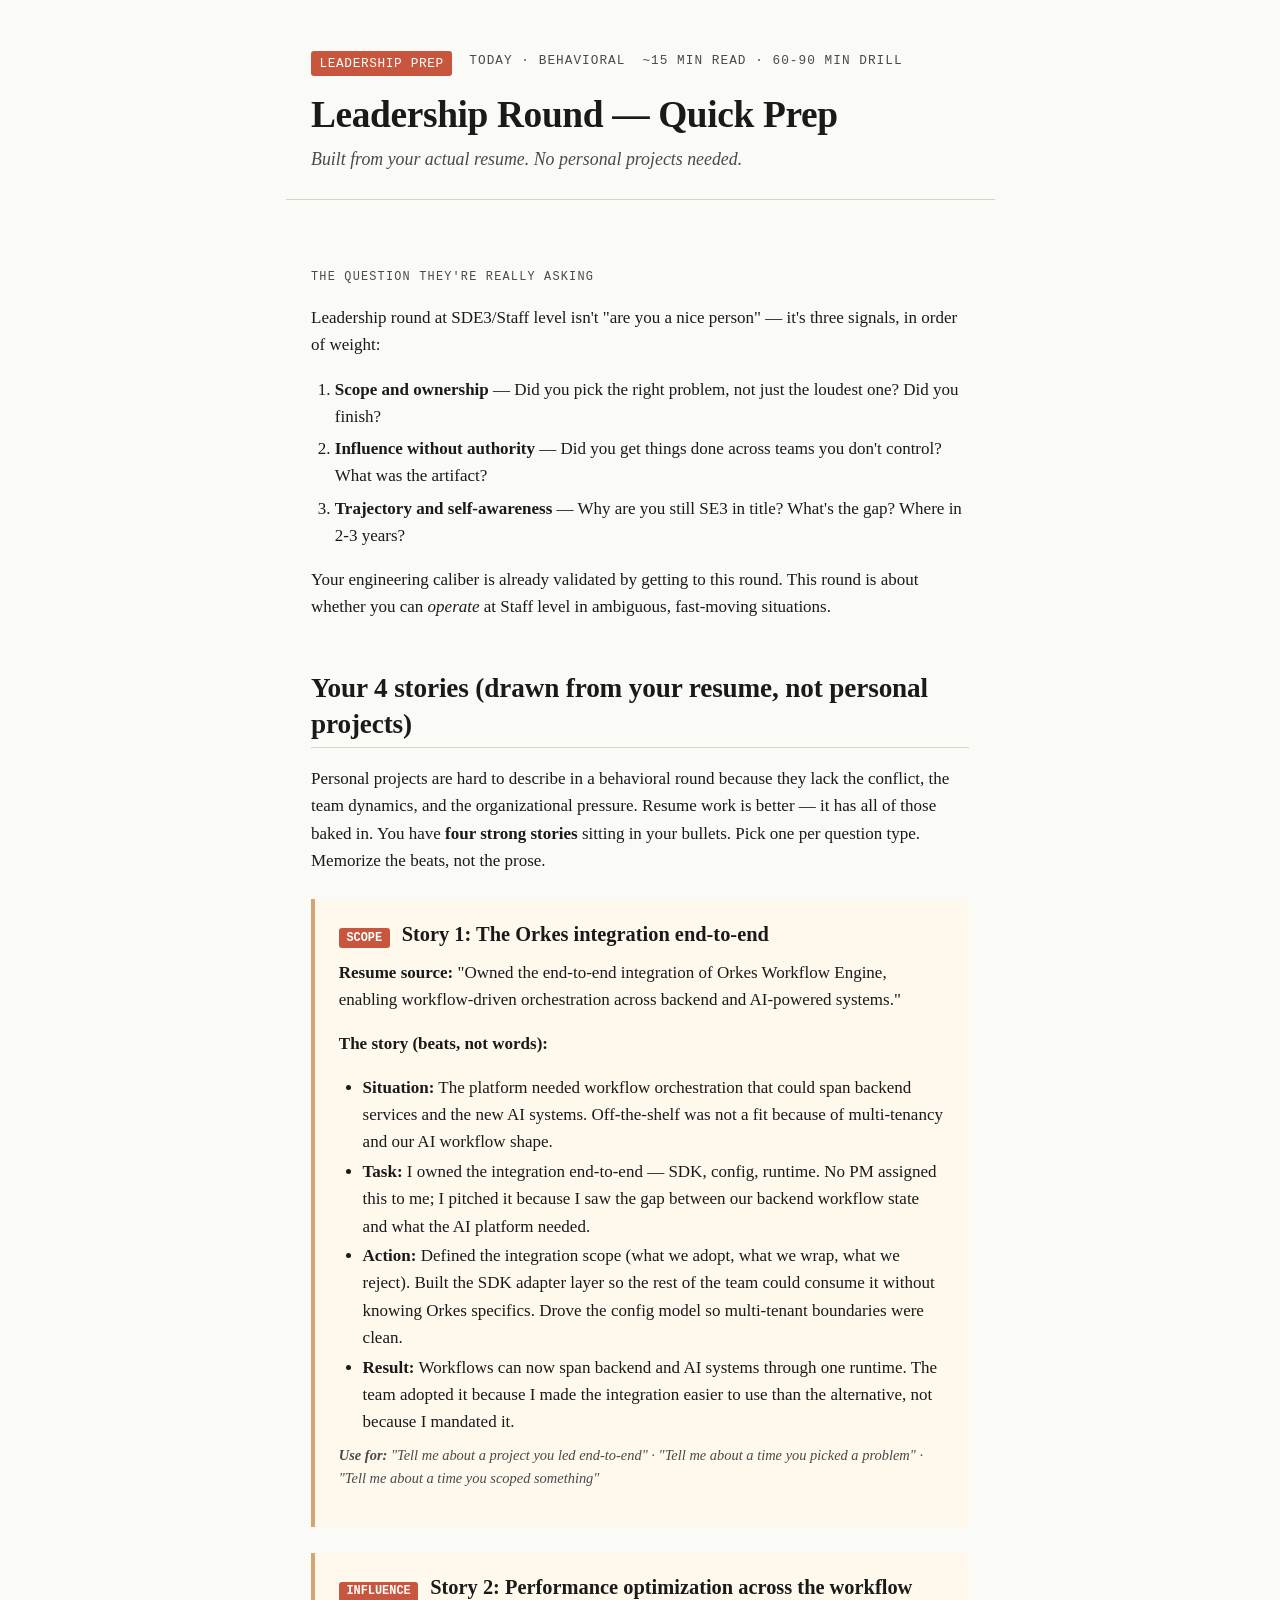
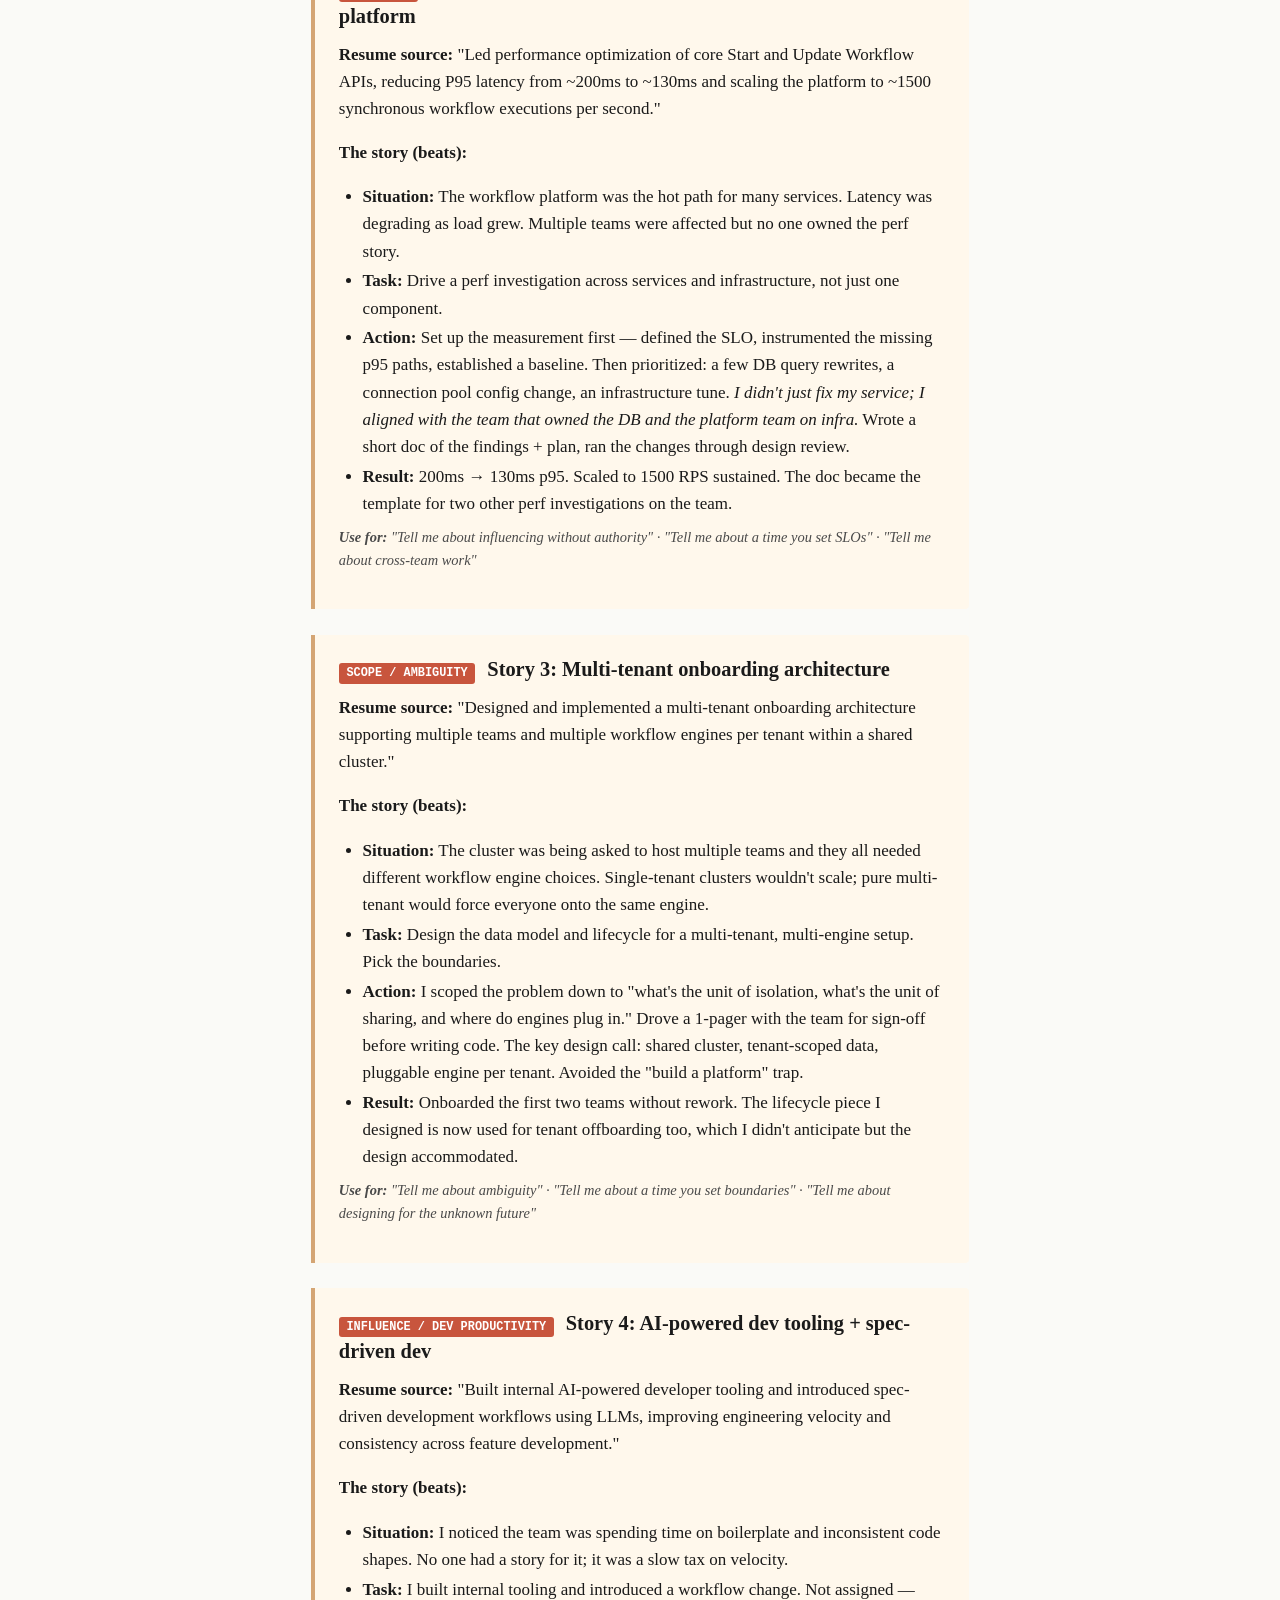
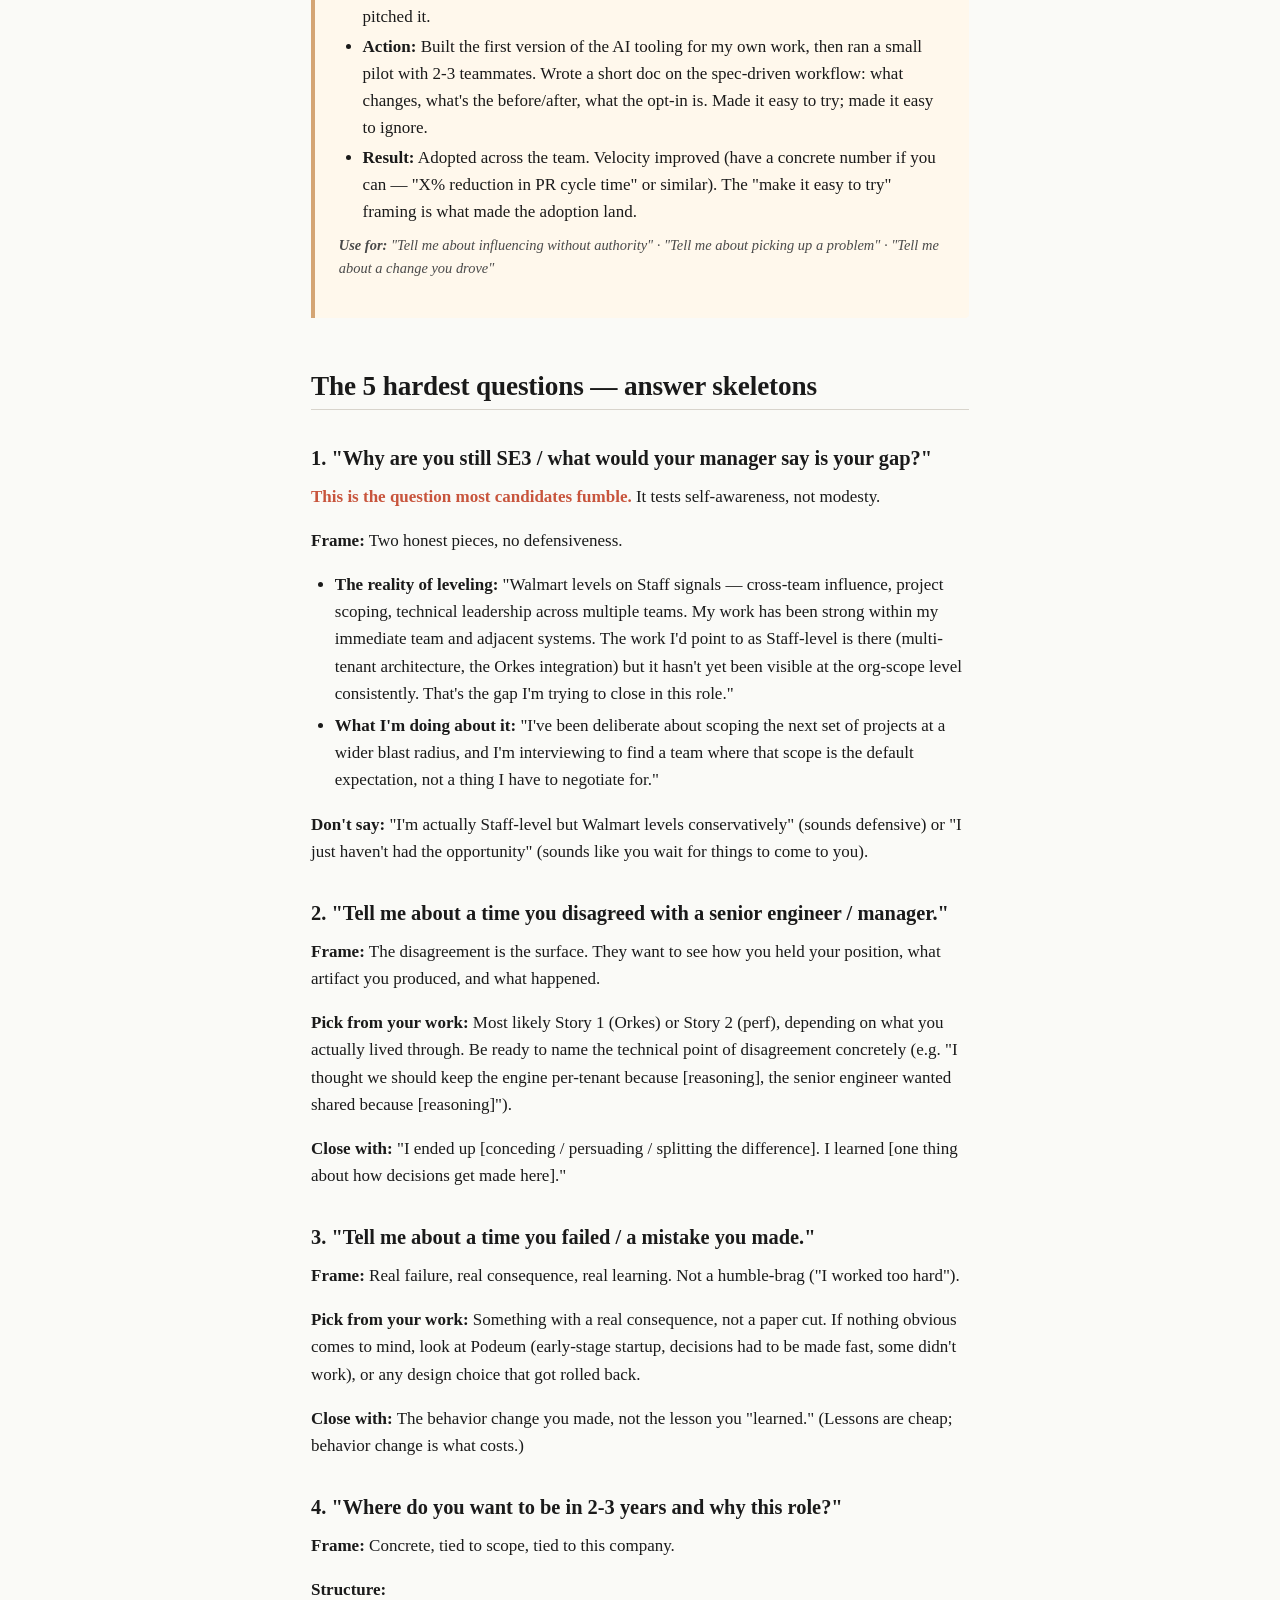
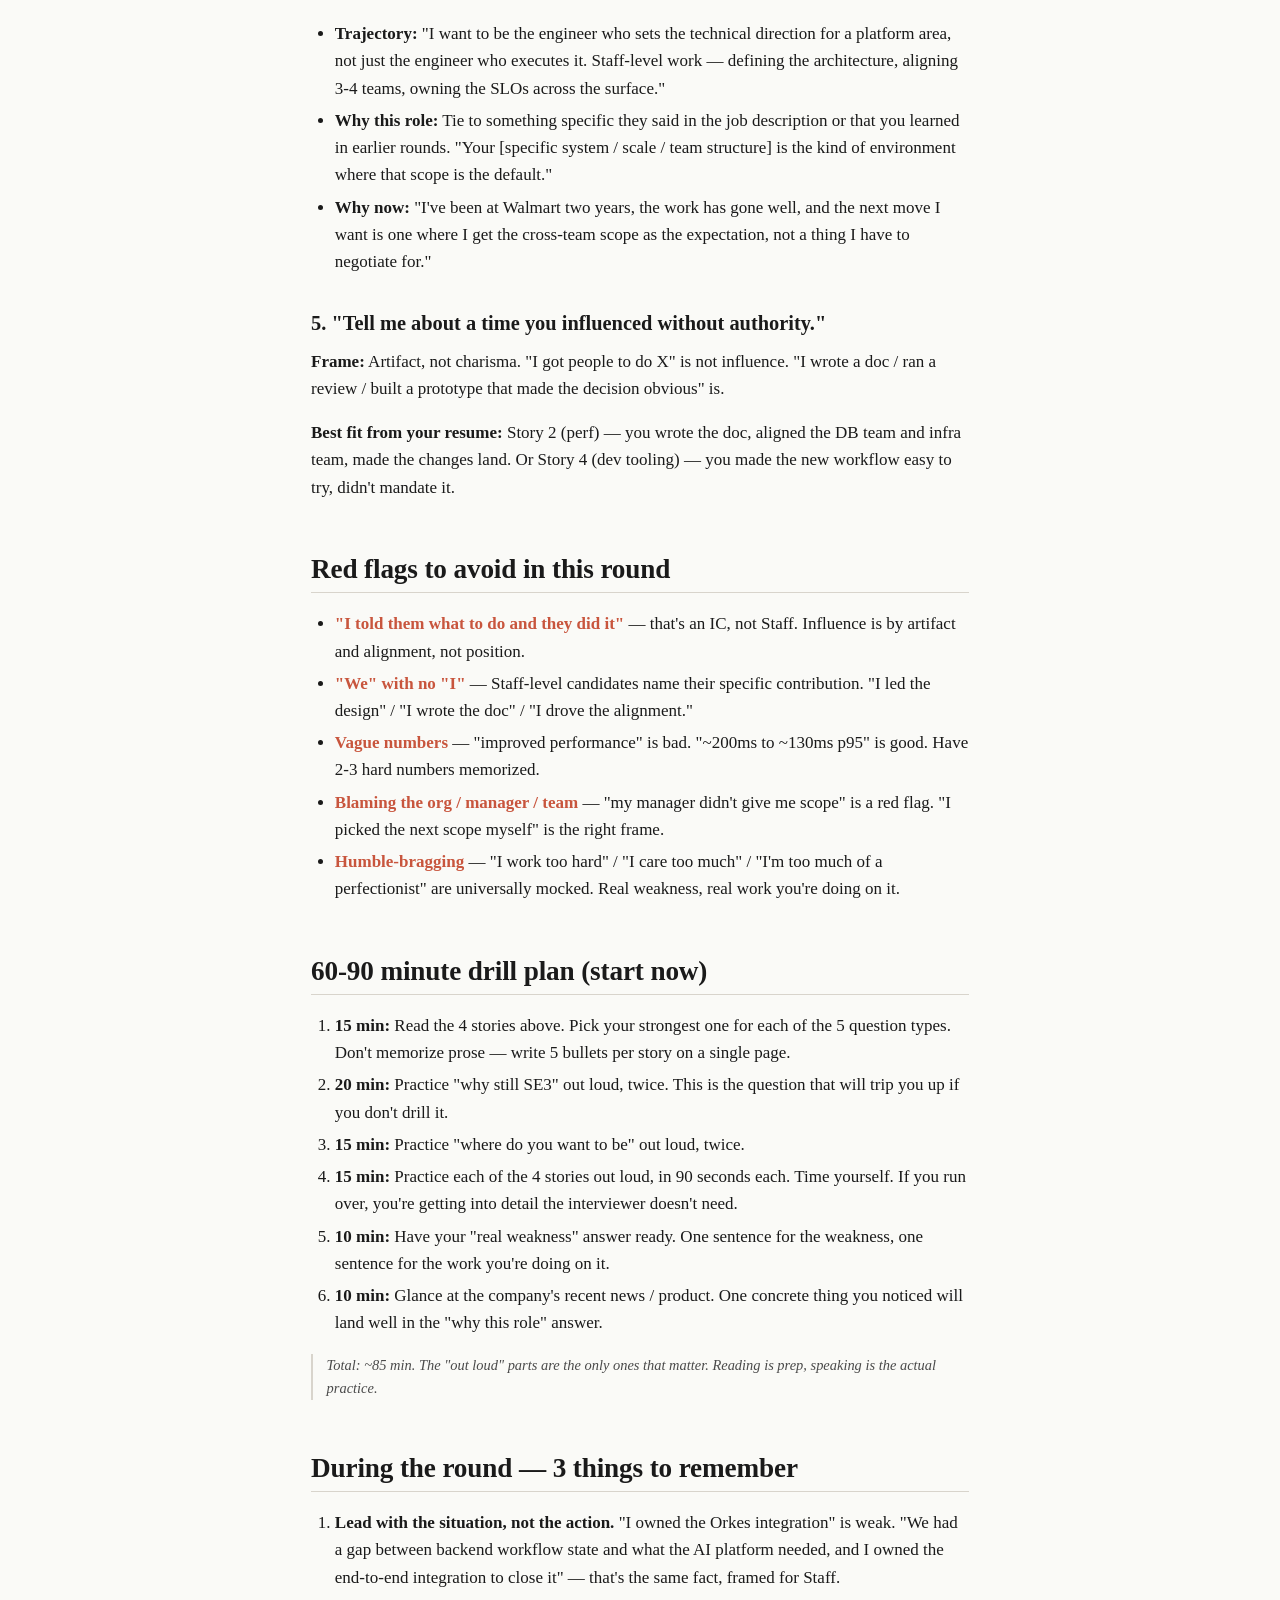
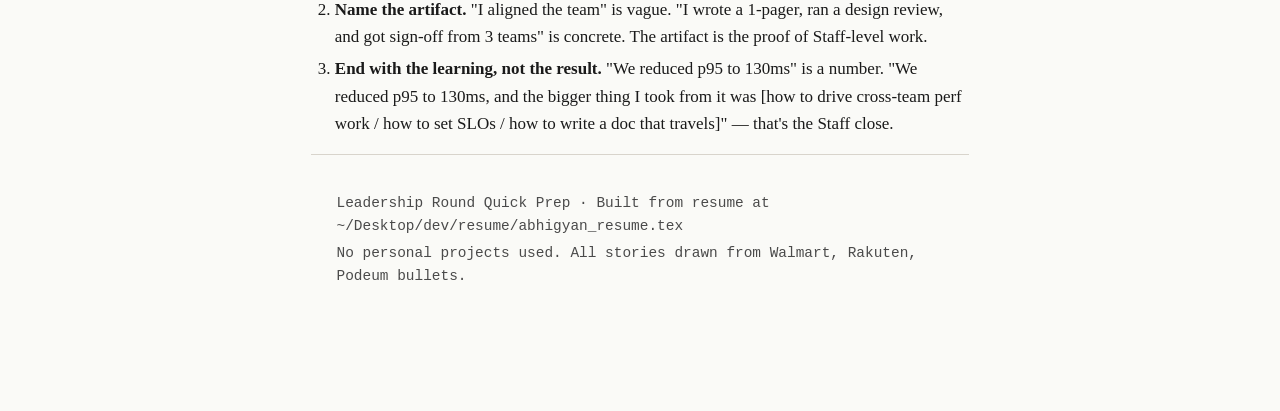
==== reference/leadership-round-prep.html @ aec410b3 "Add Leadership Round quick-prep doc, link from homepage" ====
<!doctype html>
<html lang="en">
<head>
<meta charset="utf-8" />
<meta name="viewport" content="width=device-width, initial-scale=1" />
<title>Leadership Round — Quick Prep</title>
<link rel="stylesheet" href="../../assets/course.css" />
<style>
  body { max-width: 760px; margin: 0 auto; padding: 0 1.5rem; }
  .stamp { font-family: var(--font-mono); font-size: 0.7rem; text-transform: uppercase; letter-spacing: 0.1em; color: var(--fg-muted); }
  .story { background: var(--callout-bg); border-left: 4px solid var(--callout-rule); padding: 1.2rem 1.4rem; margin: 1.5rem 0; border-radius: 0 4px 4px 0; }
  .story h3 { margin-top: 0; }
  .story .use { font-size: 0.85rem; color: var(--fg-muted); font-style: italic; margin-top: 0.5rem; }
  .tag { display: inline-block; font-family: var(--font-mono); font-size: 0.7rem; background: var(--accent); color: white; padding: 0.1rem 0.45rem; border-radius: 3px; margin-right: 0.4rem; }
  ul.tight { margin: 0.5rem 0; }
  ul.tight li { margin-bottom: 0.15rem; }
  .danger { color: var(--accent); font-weight: 600; }
</style>
</head>
<body>
<header class="lesson-header">
  <div class="meta">
    <span class="badge">Leadership Prep</span>
    <span class="topic">Today · Behavioral</span>
    <span class="time">~15 min read · 60-90 min drill</span>
  </div>
  <h1>Leadership Round — Quick Prep</h1>
  <p class="subtitle">Built from your actual resume. No personal projects needed.</p>
</header>

<main>
<section>
  <p class="stamp">The question they're really asking</p>
  <p>Leadership round at SDE3/Staff level isn't "are you a nice person" — it's three signals, in order of weight:</p>
  <ol>
    <li><strong>Scope and ownership</strong> — Did you pick the right problem, not just the loudest one? Did you finish?</li>
    <li><strong>Influence without authority</strong> — Did you get things done across teams you don't control? What was the artifact?</li>
    <li><strong>Trajectory and self-awareness</strong> — Why are you still SE3 in title? What's the gap? Where in 2-3 years?</li>
  </ol>
  <p>Your engineering caliber is already validated by getting to this round. This round is about whether you can <em>operate</em> at Staff level in ambiguous, fast-moving situations.</p>
</section>

<section>
  <h2>Your 4 stories (drawn from your resume, not personal projects)</h2>
  <p>Personal projects are hard to describe in a behavioral round because they lack the conflict, the team dynamics, and the organizational pressure. Resume work is better — it has all of those baked in. You have <strong>four strong stories</strong> sitting in your bullets. Pick one per question type. Memorize the beats, not the prose.</p>

  <div class="story">
    <h3><span class="tag">SCOPE</span> Story 1: The Orkes integration end-to-end</h3>
    <p><strong>Resume source:</strong> "Owned the end-to-end integration of Orkes Workflow Engine, enabling workflow-driven orchestration across backend and AI-powered systems."</p>
    <p><strong>The story (beats, not words):</strong></p>
    <ul class="tight">
      <li><strong>Situation:</strong> The platform needed workflow orchestration that could span backend services and the new AI systems. Off-the-shelf was not a fit because of multi-tenancy and our AI workflow shape.</li>
      <li><strong>Task:</strong> I owned the integration end-to-end — SDK, config, runtime. No PM assigned this to me; I pitched it because I saw the gap between our backend workflow state and what the AI platform needed.</li>
      <li><strong>Action:</strong> Defined the integration scope (what we adopt, what we wrap, what we reject). Built the SDK adapter layer so the rest of the team could consume it without knowing Orkes specifics. Drove the config model so multi-tenant boundaries were clean.</li>
      <li><strong>Result:</strong> Workflows can now span backend and AI systems through one runtime. The team adopted it because I made the integration easier to use than the alternative, not because I mandated it.</li>
    </ul>
    <p class="use"><strong>Use for:</strong> "Tell me about a project you led end-to-end" · "Tell me about a time you picked a problem" · "Tell me about a time you scoped something"</p>
  </div>

  <div class="story">
    <h3><span class="tag">INFLUENCE</span> Story 2: Performance optimization across the workflow platform</h3>
    <p><strong>Resume source:</strong> "Led performance optimization of core Start and Update Workflow APIs, reducing P95 latency from ~200ms to ~130ms and scaling the platform to ~1500 synchronous workflow executions per second."</p>
    <p><strong>The story (beats):</strong></p>
    <ul class="tight">
      <li><strong>Situation:</strong> The workflow platform was the hot path for many services. Latency was degrading as load grew. Multiple teams were affected but no one owned the perf story.</li>
      <li><strong>Task:</strong> Drive a perf investigation across services and infrastructure, not just one component.</li>
      <li><strong>Action:</strong> Set up the measurement first — defined the SLO, instrumented the missing p95 paths, established a baseline. Then prioritized: a few DB query rewrites, a connection pool config change, an infrastructure tune. <em>I didn't just fix my service; I aligned with the team that owned the DB and the platform team on infra.</em> Wrote a short doc of the findings + plan, ran the changes through design review.</li>
      <li><strong>Result:</strong> 200ms → 130ms p95. Scaled to 1500 RPS sustained. The doc became the template for two other perf investigations on the team.</li>
    </ul>
    <p class="use"><strong>Use for:</strong> "Tell me about influencing without authority" · "Tell me about a time you set SLOs" · "Tell me about cross-team work"</p>
  </div>

  <div class="story">
    <h3><span class="tag">SCOPE / AMBIGUITY</span> Story 3: Multi-tenant onboarding architecture</h3>
    <p><strong>Resume source:</strong> "Designed and implemented a multi-tenant onboarding architecture supporting multiple teams and multiple workflow engines per tenant within a shared cluster."</p>
    <p><strong>The story (beats):</strong></p>
    <ul class="tight">
      <li><strong>Situation:</strong> The cluster was being asked to host multiple teams and they all needed different workflow engine choices. Single-tenant clusters wouldn't scale; pure multi-tenant would force everyone onto the same engine.</li>
      <li><strong>Task:</strong> Design the data model and lifecycle for a multi-tenant, multi-engine setup. Pick the boundaries.</li>
      <li><strong>Action:</strong> I scoped the problem down to "what's the unit of isolation, what's the unit of sharing, and where do engines plug in." Drove a 1-pager with the team for sign-off before writing code. The key design call: shared cluster, tenant-scoped data, pluggable engine per tenant. Avoided the "build a platform" trap.</li>
      <li><strong>Result:</strong> Onboarded the first two teams without rework. The lifecycle piece I designed is now used for tenant offboarding too, which I didn't anticipate but the design accommodated.</li>
    </ul>
    <p class="use"><strong>Use for:</strong> "Tell me about ambiguity" · "Tell me about a time you set boundaries" · "Tell me about designing for the unknown future"</p>
  </div>

  <div class="story">
    <h3><span class="tag">INFLUENCE / DEV PRODUCTIVITY</span> Story 4: AI-powered dev tooling + spec-driven dev</h3>
    <p><strong>Resume source:</strong> "Built internal AI-powered developer tooling and introduced spec-driven development workflows using LLMs, improving engineering velocity and consistency across feature development."</p>
    <p><strong>The story (beats):</strong></p>
    <ul class="tight">
      <li><strong>Situation:</strong> I noticed the team was spending time on boilerplate and inconsistent code shapes. No one had a story for it; it was a slow tax on velocity.</li>
      <li><strong>Task:</strong> I built internal tooling and introduced a workflow change. Not assigned — pitched it.</li>
      <li><strong>Action:</strong> Built the first version of the AI tooling for my own work, then ran a small pilot with 2-3 teammates. Wrote a short doc on the spec-driven workflow: what changes, what's the before/after, what the opt-in is. Made it easy to try; made it easy to ignore.</li>
      <li><strong>Result:</strong> Adopted across the team. Velocity improved (have a concrete number if you can — "X% reduction in PR cycle time" or similar). The "make it easy to try" framing is what made the adoption land.</li>
    </ul>
    <p class="use"><strong>Use for:</strong> "Tell me about influencing without authority" · "Tell me about picking up a problem" · "Tell me about a change you drove"</p>
  </div>
</section>

<section>
  <h2>The 5 hardest questions — answer skeletons</h2>

  <h3>1. "Why are you still SE3 / what would your manager say is your gap?"</h3>
  <p><span class="danger">This is the question most candidates fumble.</span> It tests self-awareness, not modesty.</p>
  <p><strong>Frame:</strong> Two honest pieces, no defensiveness.</p>
  <ul>
    <li><strong>The reality of leveling:</strong> "Walmart levels on Staff signals — cross-team influence, project scoping, technical leadership across multiple teams. My work has been strong within my immediate team and adjacent systems. The work I'd point to as Staff-level is there (multi-tenant architecture, the Orkes integration) but it hasn't yet been visible at the org-scope level consistently. That's the gap I'm trying to close in this role."</li>
    <li><strong>What I'm doing about it:</strong> "I've been deliberate about scoping the next set of projects at a wider blast radius, and I'm interviewing to find a team where that scope is the default expectation, not a thing I have to negotiate for."</li>
  </ul>
  <p><strong>Don't say:</strong> "I'm actually Staff-level but Walmart levels conservatively" (sounds defensive) or "I just haven't had the opportunity" (sounds like you wait for things to come to you).</p>

  <h3>2. "Tell me about a time you disagreed with a senior engineer / manager."</h3>
  <p><strong>Frame:</strong> The disagreement is the surface. They want to see how you held your position, what artifact you produced, and what happened.</p>
  <p><strong>Pick from your work:</strong> Most likely Story 1 (Orkes) or Story 2 (perf), depending on what you actually lived through. Be ready to name the technical point of disagreement concretely (e.g. "I thought we should keep the engine per-tenant because [reasoning], the senior engineer wanted shared because [reasoning]").</p>
  <p><strong>Close with:</strong> "I ended up [conceding / persuading / splitting the difference]. I learned [one thing about how decisions get made here]."</p>

  <h3>3. "Tell me about a time you failed / a mistake you made."</h3>
  <p><strong>Frame:</strong> Real failure, real consequence, real learning. Not a humble-brag ("I worked too hard").</p>
  <p><strong>Pick from your work:</strong> Something with a real consequence, not a paper cut. If nothing obvious comes to mind, look at Podeum (early-stage startup, decisions had to be made fast, some didn't work), or any design choice that got rolled back.</p>
  <p><strong>Close with:</strong> The behavior change you made, not the lesson you "learned." (Lessons are cheap; behavior change is what costs.)</p>

  <h3>4. "Where do you want to be in 2-3 years and why this role?"</h3>
  <p><strong>Frame:</strong> Concrete, tied to scope, tied to this company.</p>
  <p><strong>Structure:</strong></p>
  <ul>
    <li><strong>Trajectory:</strong> "I want to be the engineer who sets the technical direction for a platform area, not just the engineer who executes it. Staff-level work — defining the architecture, aligning 3-4 teams, owning the SLOs across the surface."</li>
    <li><strong>Why this role:</strong> Tie to something specific they said in the job description or that you learned in earlier rounds. "Your [specific system / scale / team structure] is the kind of environment where that scope is the default."</li>
    <li><strong>Why now:</strong> "I've been at Walmart two years, the work has gone well, and the next move I want is one where I get the cross-team scope as the expectation, not a thing I have to negotiate for."</li>
  </ul>

  <h3>5. "Tell me about a time you influenced without authority."</h3>
  <p><strong>Frame:</strong> Artifact, not charisma. "I got people to do X" is not influence. "I wrote a doc / ran a review / built a prototype that made the decision obvious" is.</p>
  <p><strong>Best fit from your resume:</strong> Story 2 (perf) — you wrote the doc, aligned the DB team and infra team, made the changes land. Or Story 4 (dev tooling) — you made the new workflow easy to try, didn't mandate it.</p>
</section>

<section>
  <h2>Red flags to avoid in this round</h2>
  <ul>
    <li><span class="danger">"I told them what to do and they did it"</span> — that's an IC, not Staff. Influence is by artifact and alignment, not position.</li>
    <li><span class="danger">"We" with no "I"</span> — Staff-level candidates name their specific contribution. "I led the design" / "I wrote the doc" / "I drove the alignment."</li>
    <li><span class="danger">Vague numbers</span> — "improved performance" is bad. "~200ms to ~130ms p95" is good. Have 2-3 hard numbers memorized.</li>
    <li><span class="danger">Blaming the org / manager / team</span> — "my manager didn't give me scope" is a red flag. "I picked the next scope myself" is the right frame.</li>
    <li><span class="danger">Humble-bragging</span> — "I work too hard" / "I care too much" / "I'm too much of a perfectionist" are universally mocked. Real weakness, real work you're doing on it.</li>
  </ul>
</section>

<section>
  <h2>60-90 minute drill plan (start now)</h2>
  <ol>
    <li><strong>15 min:</strong> Read the 4 stories above. Pick your strongest one for each of the 5 question types. Don't memorize prose — write 5 bullets per story on a single page.</li>
    <li><strong>20 min:</strong> Practice "why still SE3" out loud, twice. This is the question that will trip you up if you don't drill it.</li>
    <li><strong>15 min:</strong> Practice "where do you want to be" out loud, twice.</li>
    <li><strong>15 min:</strong> Practice each of the 4 stories out loud, in 90 seconds each. Time yourself. If you run over, you're getting into detail the interviewer doesn't need.</li>
    <li><strong>10 min:</strong> Have your "real weakness" answer ready. One sentence for the weakness, one sentence for the work you're doing on it.</li>
    <li><strong>10 min:</strong> Glance at the company's recent news / product. One concrete thing you noticed will land well in the "why this role" answer.</li>
  </ol>
  <p class="anchor-tip">Total: ~85 min. The "out loud" parts are the only ones that matter. Reading is prep, speaking is the actual practice.</p>
</section>

<section>
  <h2>During the round — 3 things to remember</h2>
  <ol>
    <li><strong>Lead with the situation, not the action.</strong> "I owned the Orkes integration" is weak. "We had a gap between backend workflow state and what the AI platform needed, and I owned the end-to-end integration to close it" — that's the same fact, framed for Staff.</li>
    <li><strong>Name the artifact.</strong> "I aligned the team" is vague. "I wrote a 1-pager, ran a design review, and got sign-off from 3 teams" is concrete. The artifact is the proof of Staff-level work.</li>
    <li><strong>End with the learning, not the result.</strong> "We reduced p95 to 130ms" is a number. "We reduced p95 to 130ms, and the bigger thing I took from it was [how to drive cross-team perf work / how to set SLOs / how to write a doc that travels]" — that's the Staff close.</li>
  </ol>
</section>

<footer class="lesson-footer">
  <p>Leadership Round Quick Prep · Built from resume at ~/Desktop/dev/resume/abhigyan_resume.tex</p>
  <p>No personal projects used. All stories drawn from Walmart, Rakuten, Podeum bullets.</p>
</footer>
</main>
</body>
</html>
---- assets/course.css ----
/* Shared course stylesheet — every lesson links this. */

:root {
  --bg: #fafaf7;
  --fg: #1a1a1a;
  --fg-muted: #4a4a4a;
  --accent: #c8553d;
  --accent-soft: #f3d4cc;
  --rule: #d8d4cc;
  --code-bg: #1f1d1a;
  --code-fg: #e8e3d8;
  --callout-bg: #fff8ec;
  --callout-rule: #d4a574;
  --max-w: 760px;
  --font-body: Georgia, "Iowan Old Style", "Charter", "Source Serif Pro", serif;
  --font-mono: "SF Mono", Menlo, Consolas, "Liberation Mono", monospace;
}

@media (prefers-color-scheme: dark) {
  :root {
    --bg: #1a1a1a;
    --fg: #ececec;
    --fg-muted: #a0a0a0;
    --accent: #e8a08a;
    --accent-soft: #4a2620;
    --rule: #3a3a3a;
    --callout-bg: #2a2418;
    --callout-rule: #8a6a4a;
  }
}

* { box-sizing: border-box; }

html { font-size: 17px; }

body {
  margin: 0;
  background: var(--bg);
  color: var(--fg);
  font-family: var(--font-body);
  line-height: 1.6;
  font-feature-settings: "kern", "liga", "onum";
}

main, header.lesson-header, nav.toc, footer.lesson-footer {
  max-width: var(--max-w);
  margin: 0 auto;
  padding: 0 1.5rem;
}

header.lesson-header {
  padding-top: 3rem;
  padding-bottom: 1.5rem;
  border-bottom: 1px solid var(--rule);
}

header.lesson-header .meta {
  display: flex;
  gap: 1rem;
  font-family: var(--font-mono);
  font-size: 0.75rem;
  color: var(--fg-muted);
  text-transform: uppercase;
  letter-spacing: 0.08em;
  margin-bottom: 1rem;
  flex-wrap: wrap;
}

header.lesson-header .badge {
  background: var(--accent);
  color: white;
  padding: 0.15rem 0.5rem;
  border-radius: 3px;
  letter-spacing: 0.05em;
}

header.lesson-header h1 {
  font-size: 2.2rem;
  line-height: 1.2;
  margin: 0 0 0.4rem;
  font-weight: 700;
  letter-spacing: -0.01em;
}

header.lesson-header .subtitle {
  font-size: 1.05rem;
  color: var(--fg-muted);
  font-style: italic;
  margin: 0;
}

nav.toc {
  padding-top: 1.5rem;
  padding-bottom: 1.5rem;
  font-size: 0.9rem;
}

nav.toc strong {
  display: block;
  font-family: var(--font-mono);
  font-size: 0.7rem;
  text-transform: uppercase;
  letter-spacing: 0.1em;
  color: var(--fg-muted);
  margin-bottom: 0.5rem;
}

nav.toc ol {
  list-style: none;
  padding: 0;
  margin: 0;
  counter-reset: section;
}

nav.toc li {
  counter-increment: section;
  padding: 0.2rem 0;
}

nav.toc li::before {
  content: counter(section, decimal-leading-zero) ".";
  font-family: var(--font-mono);
  color: var(--fg-muted);
  margin-right: 0.5rem;
  font-size: 0.85em;
}

nav.toc a {
  color: var(--fg);
  text-decoration: none;
  border-bottom: 1px dotted var(--rule);
}

nav.toc a:hover {
  color: var(--accent);
  border-bottom-color: var(--accent);
}

main {
  padding-top: 1rem;
  padding-bottom: 4rem;
}

main section {
  margin-top: 3rem;
  scroll-margin-top: 1rem;
}

main h2 {
  font-size: 1.6rem;
  line-height: 1.3;
  margin: 0 0 1rem;
  font-weight: 700;
  letter-spacing: -0.005em;
  border-bottom: 1px solid var(--rule);
  padding-bottom: 0.3rem;
}

main h3 {
  font-size: 1.2rem;
  line-height: 1.4;
  margin: 2rem 0 0.6rem;
  font-weight: 600;
  color: var(--fg);
}

main h4 {
  font-size: 1.05rem;
  margin: 1.4rem 0 0.4rem;
  font-weight: 600;
  color: var(--accent);
}

main p { margin: 0 0 1rem; }

main ul, main ol {
  padding-left: 1.4rem;
  margin: 0 0 1rem;
}

main li { margin-bottom: 0.3rem; }

main code {
  font-family: var(--font-mono);
  font-size: 0.88em;
  background: var(--accent-soft);
  padding: 0.1em 0.3em;
  border-radius: 3px;
  color: var(--fg);
}

pre.diagram {
  font-family: var(--font-mono);
  background: var(--code-bg);
  color: var(--code-fg);
  padding: 1.2rem 1.4rem;
  border-radius: 6px;
  overflow-x: auto;
  font-size: 0.85rem;
  line-height: 1.5;
  margin: 1rem 0 1.5rem;
}

table {
  width: 100%;
  border-collapse: collapse;
  margin: 1rem 0 1.5rem;
  font-size: 0.92rem;
}

th, td {
  text-align: left;
  padding: 0.55rem 0.7rem;
  border-bottom: 1px solid var(--rule);
  vertical-align: top;
}

th {
  font-weight: 600;
  font-family: var(--font-mono);
  font-size: 0.78rem;
  text-transform: uppercase;
  letter-spacing: 0.05em;
  color: var(--fg-muted);
  border-bottom: 2px solid var(--rule);
}

tbody tr:hover { background: var(--accent-soft); }

.callout {
  background: var(--callout-bg);
  border-left: 4px solid var(--callout-rule);
  padding: 1rem 1.2rem;
  margin: 1.5rem 0;
  border-radius: 0 4px 4px 0;
}

.callout strong { display: block; margin-bottom: 0.3rem; }

.callout p:last-child, .callout ul:last-child { margin-bottom: 0; }

.anchor-tip {
  font-size: 0.85rem;
  color: var(--fg-muted);
  font-style: italic;
  margin: 0.5rem 0 1.2rem;
  padding-left: 0.8rem;
  border-left: 2px solid var(--rule);
}

blockquote {
  border-left: 3px solid var(--accent);
  margin: 1rem 0;
  padding: 0.4rem 1rem;
  color: var(--fg);
  font-style: italic;
}

footer.lesson-footer {
  padding-top: 2rem;
  padding-bottom: 3rem;
  border-top: 1px solid var(--rule);
  font-size: 0.85rem;
  color: var(--fg-muted);
  font-family: var(--font-mono);
}

footer.lesson-footer p { margin: 0.2rem 0; }

@media (max-width: 600px) {
  html { font-size: 16px; }
  header.lesson-header h1 { font-size: 1.7rem; }
  main h2 { font-size: 1.35rem; }
  pre.diagram { font-size: 0.75rem; }
  table { font-size: 0.85rem; }
  th, td { padding: 0.4rem 0.5rem; }
}
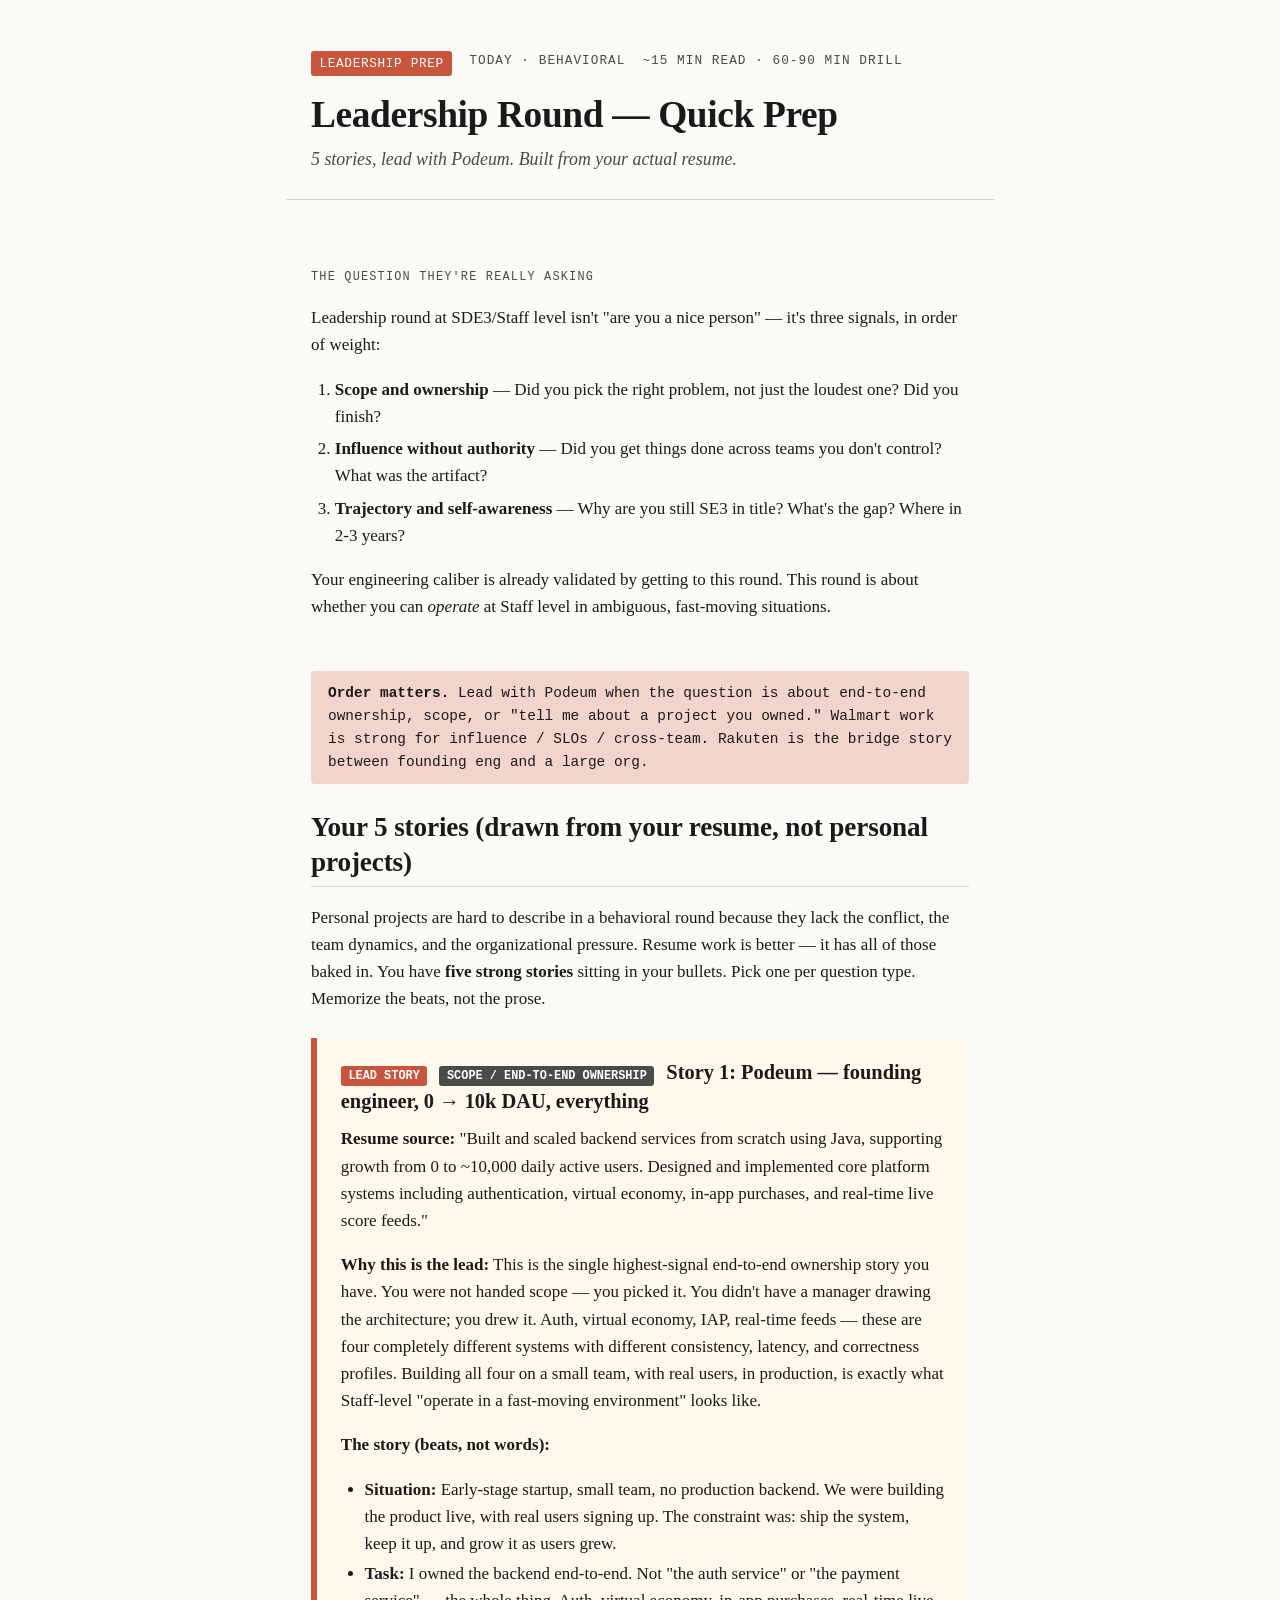
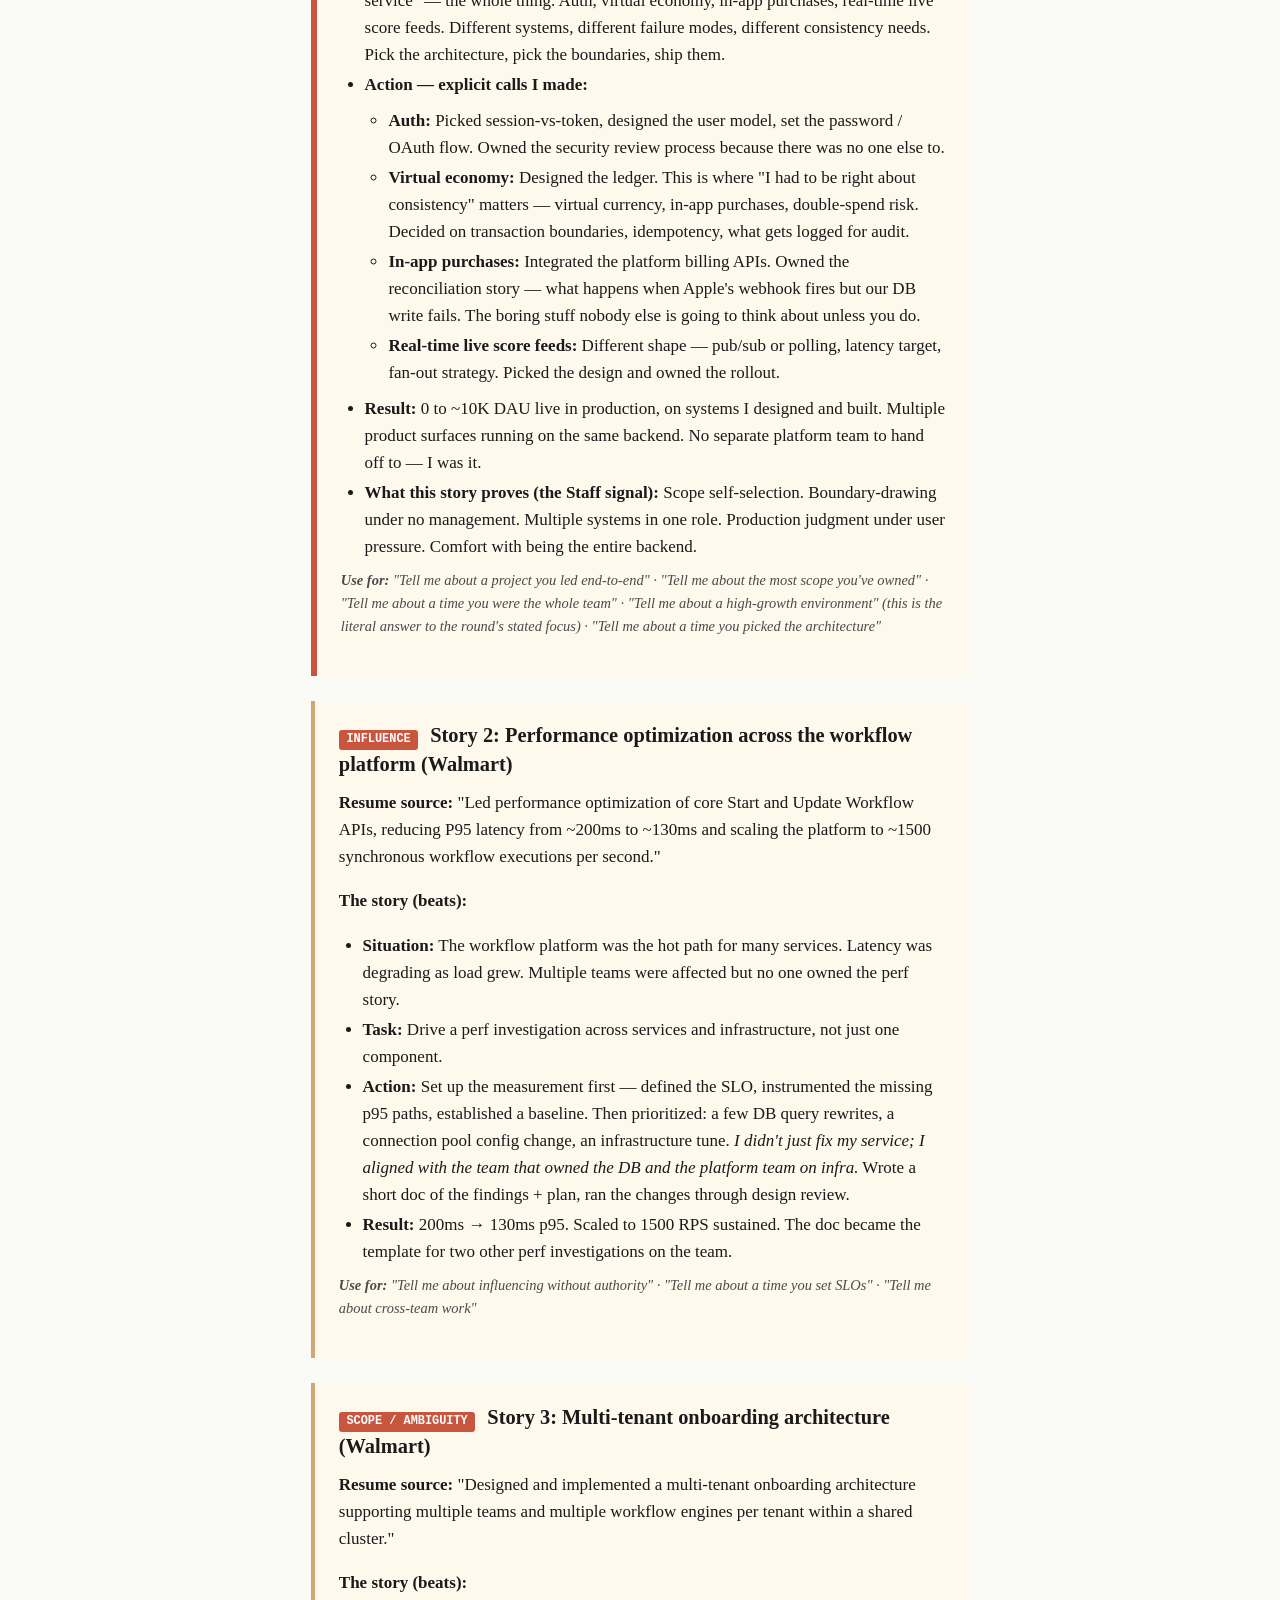
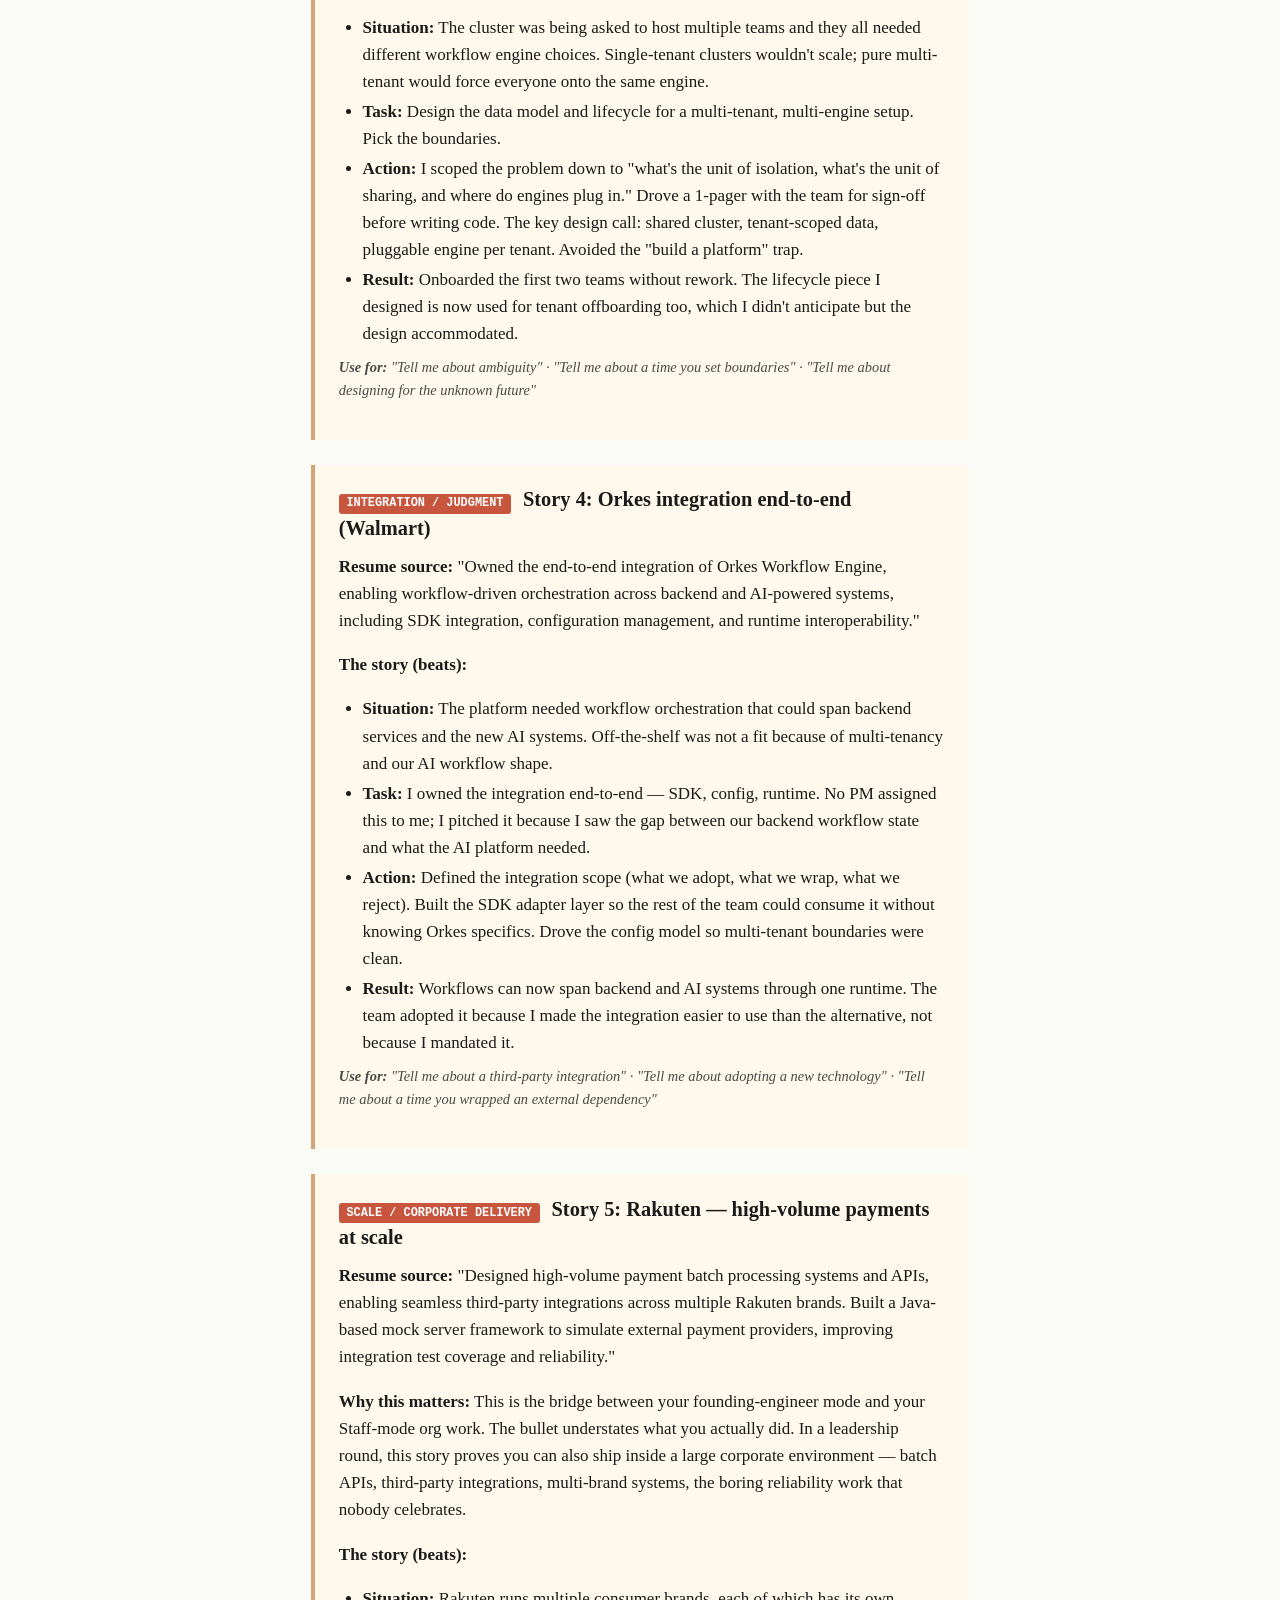
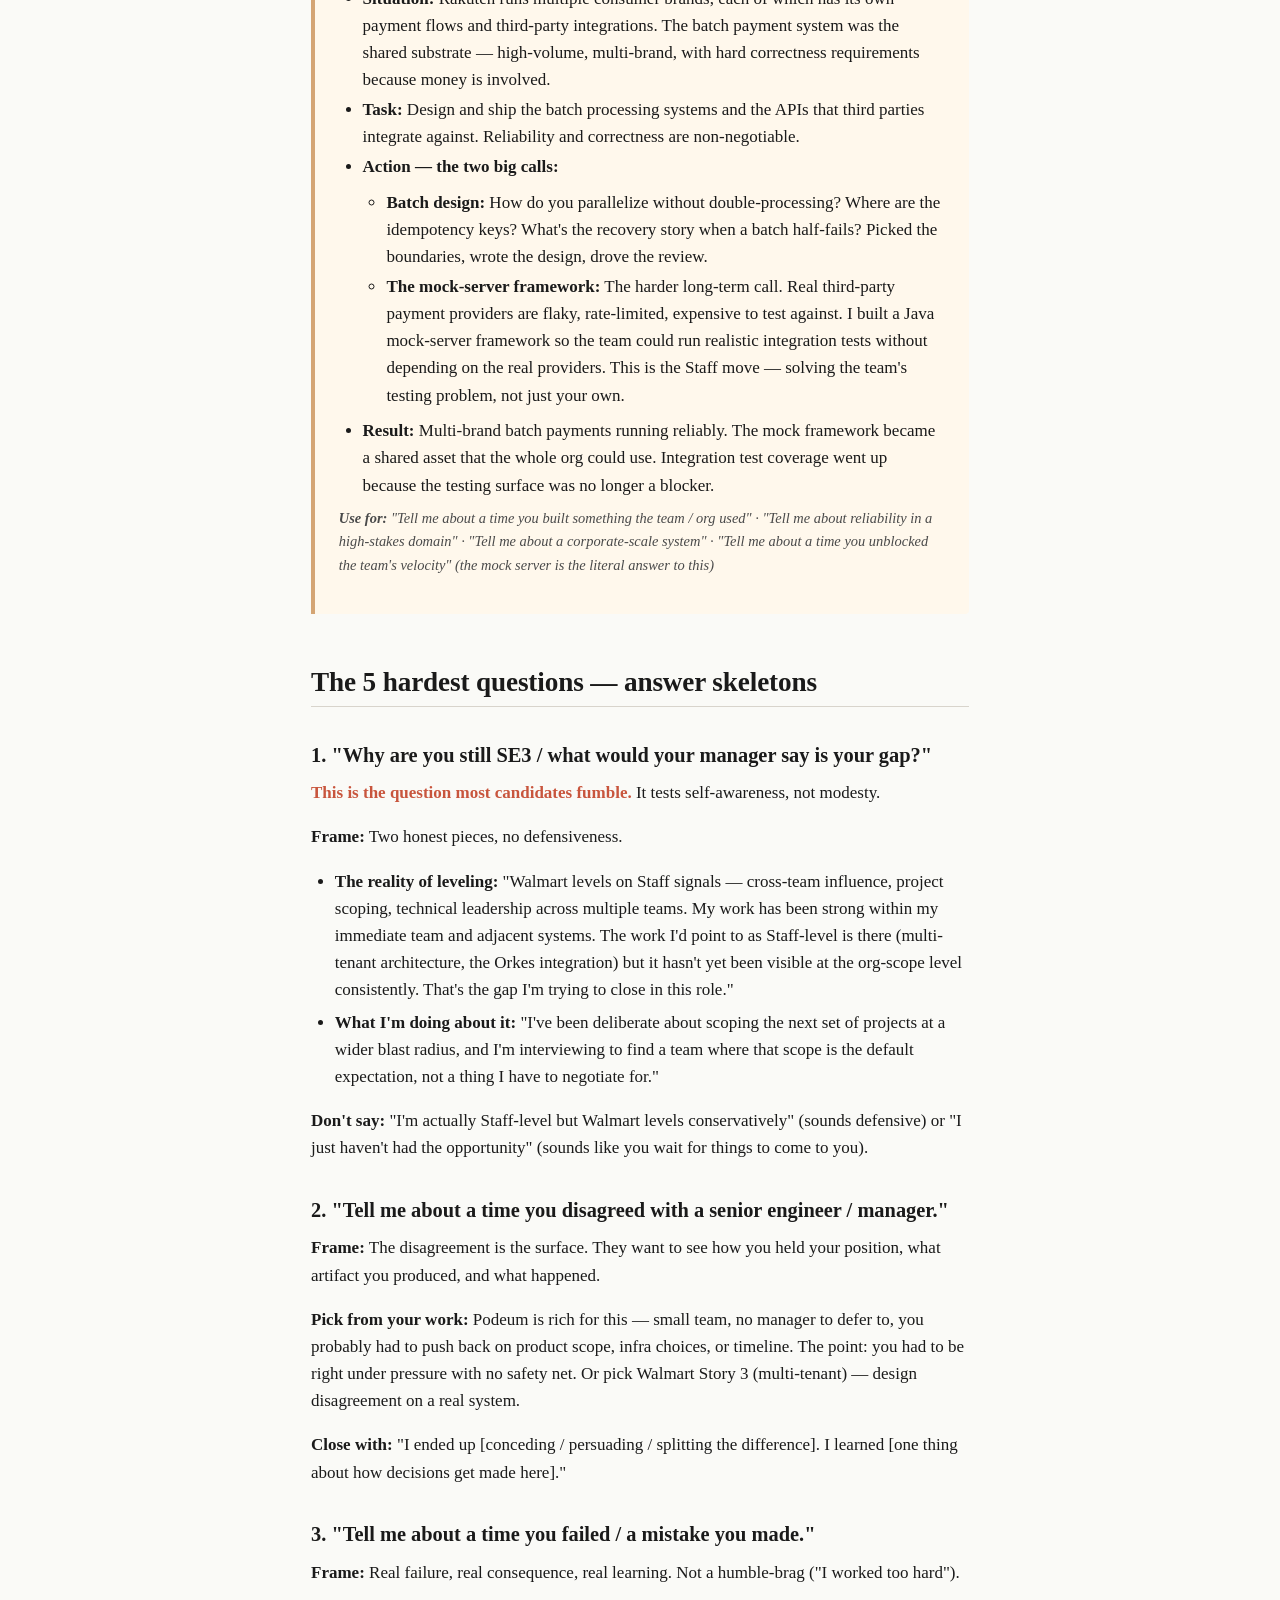
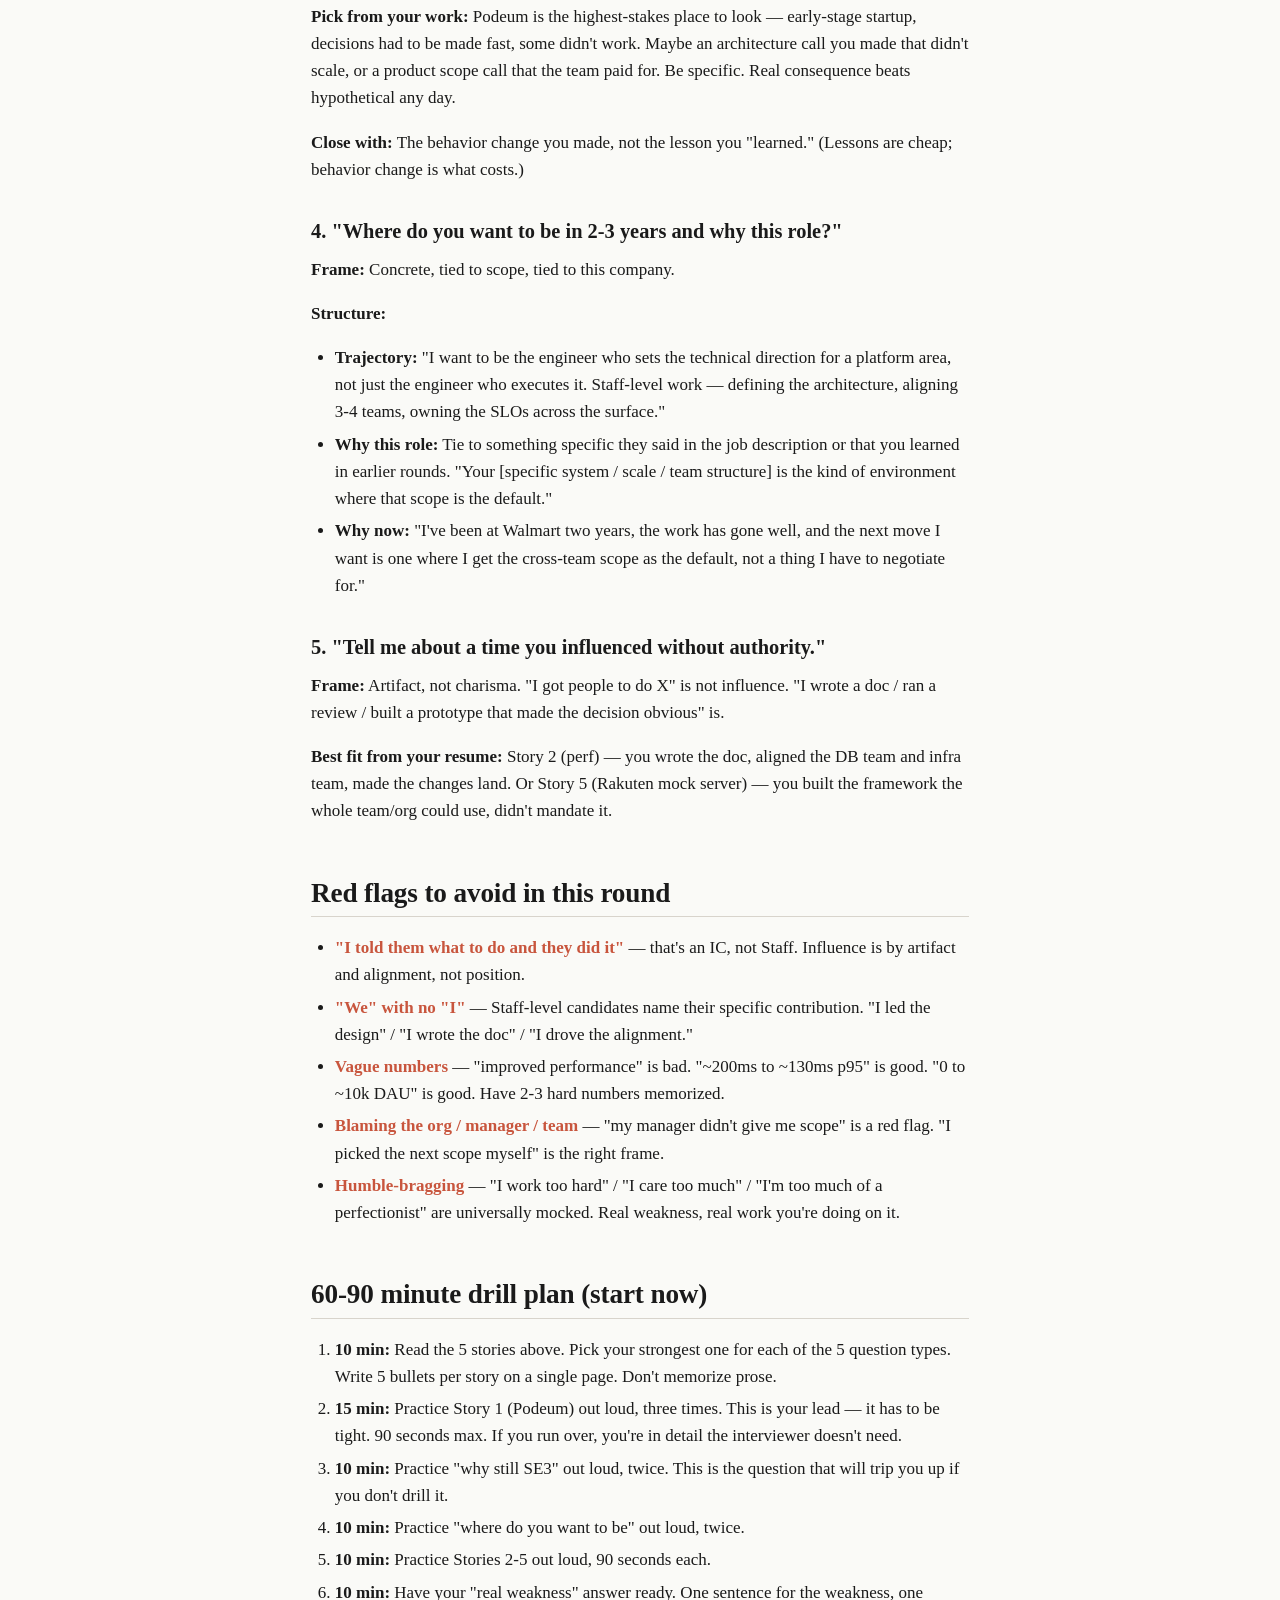
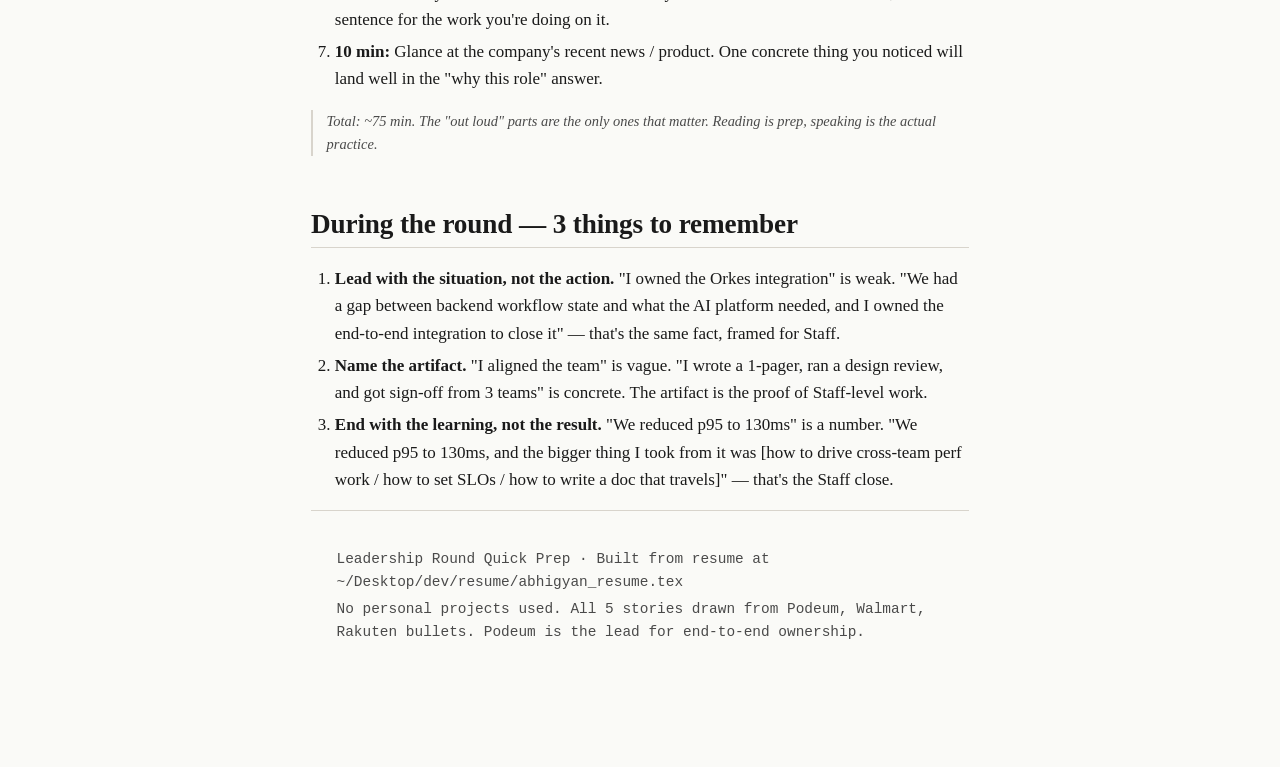
==== commit 99f847a5: "Leadership prep: add Podeum as lead story, add Rakuten, story order matters" ====
--- a/reference/leadership-round-prep.html
+++ b/reference/leadership-round-prep.html
@@ -9,12 +9,15 @@
   body { max-width: 760px; margin: 0 auto; padding: 0 1.5rem; }
   .stamp { font-family: var(--font-mono); font-size: 0.7rem; text-transform: uppercase; letter-spacing: 0.1em; color: var(--fg-muted); }
   .story { background: var(--callout-bg); border-left: 4px solid var(--callout-rule); padding: 1.2rem 1.4rem; margin: 1.5rem 0; border-radius: 0 4px 4px 0; }
+  .story.lead { border-left-width: 6px; border-left-color: var(--accent); }
   .story h3 { margin-top: 0; }
   .story .use { font-size: 0.85rem; color: var(--fg-muted); font-style: italic; margin-top: 0.5rem; }
   .tag { display: inline-block; font-family: var(--font-mono); font-size: 0.7rem; background: var(--accent); color: white; padding: 0.1rem 0.45rem; border-radius: 3px; margin-right: 0.4rem; }
+  .tag.alt { background: var(--fg-muted); }
   ul.tight { margin: 0.5rem 0; }
   ul.tight li { margin-bottom: 0.15rem; }
   .danger { color: var(--accent); font-weight: 600; }
+  .lead-banner { background: var(--accent-soft); padding: 0.6rem 1rem; border-radius: 4px; font-family: var(--font-mono); font-size: 0.85rem; margin-bottom: 1.5rem; }
 </style>
 </head>
 <body>
@@ -25,7 +28,7 @@
     <span class="time">~15 min read · 60-90 min drill</span>
   </div>
   <h1>Leadership Round — Quick Prep</h1>
-  <p class="subtitle">Built from your actual resume. No personal projects needed.</p>
+  <p class="subtitle">5 stories, lead with Podeum. Built from your actual resume.</p>
 </header>
 
 <main>
@@ -41,59 +44,89 @@
 </section>
 
 <section>
-  <h2>Your 4 stories (drawn from your resume, not personal projects)</h2>
-  <p>Personal projects are hard to describe in a behavioral round because they lack the conflict, the team dynamics, and the organizational pressure. Resume work is better — it has all of those baked in. You have <strong>four strong stories</strong> sitting in your bullets. Pick one per question type. Memorize the beats, not the prose.</p>
-
-  <div class="story">
-    <h3><span class="tag">SCOPE</span> Story 1: The Orkes integration end-to-end</h3>
-    <p><strong>Resume source:</strong> "Owned the end-to-end integration of Orkes Workflow Engine, enabling workflow-driven orchestration across backend and AI-powered systems."</p>
+  <div class="lead-banner"><strong>Order matters.</strong> Lead with Podeum when the question is about end-to-end ownership, scope, or "tell me about a project you owned." Walmart work is strong for influence / SLOs / cross-team. Rakuten is the bridge story between founding eng and a large org.</div>
+
+  <h2>Your 5 stories (drawn from your resume, not personal projects)</h2>
+  <p>Personal projects are hard to describe in a behavioral round because they lack the conflict, the team dynamics, and the organizational pressure. Resume work is better — it has all of those baked in. You have <strong>five strong stories</strong> sitting in your bullets. Pick one per question type. Memorize the beats, not the prose.</p>
+
+  <div class="story lead">
+    <h3><span class="tag">LEAD STORY</span> <span class="tag alt">SCOPE / END-TO-END OWNERSHIP</span> Story 1: Podeum — founding engineer, 0 → 10k DAU, everything</h3>
+    <p><strong>Resume source:</strong> "Built and scaled backend services from scratch using Java, supporting growth from 0 to ~10,000 daily active users. Designed and implemented core platform systems including authentication, virtual economy, in-app purchases, and real-time live score feeds."</p>
+    <p><strong>Why this is the lead:</strong> This is the single highest-signal end-to-end ownership story you have. You were not handed scope — you picked it. You didn't have a manager drawing the architecture; you drew it. Auth, virtual economy, IAP, real-time feeds — these are four completely different systems with different consistency, latency, and correctness profiles. Building all four on a small team, with real users, in production, is exactly what Staff-level "operate in a fast-moving environment" looks like.</p>
     <p><strong>The story (beats, not words):</strong></p>
+    <ul class="tight">
+      <li><strong>Situation:</strong> Early-stage startup, small team, no production backend. We were building the product live, with real users signing up. The constraint was: ship the system, keep it up, and grow it as users grew.</li>
+      <li><strong>Task:</strong> I owned the backend end-to-end. Not "the auth service" or "the payment service" — the whole thing. Auth, virtual economy, in-app purchases, real-time live score feeds. Different systems, different failure modes, different consistency needs. Pick the architecture, pick the boundaries, ship them.</li>
+      <li><strong>Action — explicit calls I made:</strong>
+        <ul class="tight">
+          <li><strong>Auth:</strong> Picked session-vs-token, designed the user model, set the password / OAuth flow. Owned the security review process because there was no one else to.</li>
+          <li><strong>Virtual economy:</strong> Designed the ledger. This is where "I had to be right about consistency" matters — virtual currency, in-app purchases, double-spend risk. Decided on transaction boundaries, idempotency, what gets logged for audit.</li>
+          <li><strong>In-app purchases:</strong> Integrated the platform billing APIs. Owned the reconciliation story — what happens when Apple's webhook fires but our DB write fails. The boring stuff nobody else is going to think about unless you do.</li>
+          <li><strong>Real-time live score feeds:</strong> Different shape — pub/sub or polling, latency target, fan-out strategy. Picked the design and owned the rollout.</li>
+        </ul>
+      </li>
+      <li><strong>Result:</strong> 0 to ~10K DAU live in production, on systems I designed and built. Multiple product surfaces running on the same backend. No separate platform team to hand off to — I was it.</li>
+      <li><strong>What this story proves (the Staff signal):</strong> Scope self-selection. Boundary-drawing under no management. Multiple systems in one role. Production judgment under user pressure. Comfort with being the entire backend.</li>
+    </ul>
+    <p class="use"><strong>Use for:</strong> "Tell me about a project you led end-to-end" · "Tell me about the most scope you've owned" · "Tell me about a time you were the whole team" · "Tell me about a high-growth environment" (this is the literal answer to the round's stated focus) · "Tell me about a time you picked the architecture"</p>
+  </div>
+
+  <div class="story">
+    <h3><span class="tag">INFLUENCE</span> Story 2: Performance optimization across the workflow platform (Walmart)</h3>
+    <p><strong>Resume source:</strong> "Led performance optimization of core Start and Update Workflow APIs, reducing P95 latency from ~200ms to ~130ms and scaling the platform to ~1500 synchronous workflow executions per second."</p>
+    <p><strong>The story (beats):</strong></p>
+    <ul class="tight">
+      <li><strong>Situation:</strong> The workflow platform was the hot path for many services. Latency was degrading as load grew. Multiple teams were affected but no one owned the perf story.</li>
+      <li><strong>Task:</strong> Drive a perf investigation across services and infrastructure, not just one component.</li>
+      <li><strong>Action:</strong> Set up the measurement first — defined the SLO, instrumented the missing p95 paths, established a baseline. Then prioritized: a few DB query rewrites, a connection pool config change, an infrastructure tune. <em>I didn't just fix my service; I aligned with the team that owned the DB and the platform team on infra.</em> Wrote a short doc of the findings + plan, ran the changes through design review.</li>
+      <li><strong>Result:</strong> 200ms → 130ms p95. Scaled to 1500 RPS sustained. The doc became the template for two other perf investigations on the team.</li>
+    </ul>
+    <p class="use"><strong>Use for:</strong> "Tell me about influencing without authority" · "Tell me about a time you set SLOs" · "Tell me about cross-team work"</p>
+  </div>
+
+  <div class="story">
+    <h3><span class="tag">SCOPE / AMBIGUITY</span> Story 3: Multi-tenant onboarding architecture (Walmart)</h3>
+    <p><strong>Resume source:</strong> "Designed and implemented a multi-tenant onboarding architecture supporting multiple teams and multiple workflow engines per tenant within a shared cluster."</p>
+    <p><strong>The story (beats):</strong></p>
+    <ul class="tight">
+      <li><strong>Situation:</strong> The cluster was being asked to host multiple teams and they all needed different workflow engine choices. Single-tenant clusters wouldn't scale; pure multi-tenant would force everyone onto the same engine.</li>
+      <li><strong>Task:</strong> Design the data model and lifecycle for a multi-tenant, multi-engine setup. Pick the boundaries.</li>
+      <li><strong>Action:</strong> I scoped the problem down to "what's the unit of isolation, what's the unit of sharing, and where do engines plug in." Drove a 1-pager with the team for sign-off before writing code. The key design call: shared cluster, tenant-scoped data, pluggable engine per tenant. Avoided the "build a platform" trap.</li>
+      <li><strong>Result:</strong> Onboarded the first two teams without rework. The lifecycle piece I designed is now used for tenant offboarding too, which I didn't anticipate but the design accommodated.</li>
+    </ul>
+    <p class="use"><strong>Use for:</strong> "Tell me about ambiguity" · "Tell me about a time you set boundaries" · "Tell me about designing for the unknown future"</p>
+  </div>
+
+  <div class="story">
+    <h3><span class="tag">INTEGRATION / JUDGMENT</span> Story 4: Orkes integration end-to-end (Walmart)</h3>
+    <p><strong>Resume source:</strong> "Owned the end-to-end integration of Orkes Workflow Engine, enabling workflow-driven orchestration across backend and AI-powered systems, including SDK integration, configuration management, and runtime interoperability."</p>
+    <p><strong>The story (beats):</strong></p>
     <ul class="tight">
       <li><strong>Situation:</strong> The platform needed workflow orchestration that could span backend services and the new AI systems. Off-the-shelf was not a fit because of multi-tenancy and our AI workflow shape.</li>
       <li><strong>Task:</strong> I owned the integration end-to-end — SDK, config, runtime. No PM assigned this to me; I pitched it because I saw the gap between our backend workflow state and what the AI platform needed.</li>
       <li><strong>Action:</strong> Defined the integration scope (what we adopt, what we wrap, what we reject). Built the SDK adapter layer so the rest of the team could consume it without knowing Orkes specifics. Drove the config model so multi-tenant boundaries were clean.</li>
       <li><strong>Result:</strong> Workflows can now span backend and AI systems through one runtime. The team adopted it because I made the integration easier to use than the alternative, not because I mandated it.</li>
     </ul>
-    <p class="use"><strong>Use for:</strong> "Tell me about a project you led end-to-end" · "Tell me about a time you picked a problem" · "Tell me about a time you scoped something"</p>
-  </div>
-
-  <div class="story">
-    <h3><span class="tag">INFLUENCE</span> Story 2: Performance optimization across the workflow platform</h3>
-    <p><strong>Resume source:</strong> "Led performance optimization of core Start and Update Workflow APIs, reducing P95 latency from ~200ms to ~130ms and scaling the platform to ~1500 synchronous workflow executions per second."</p>
-    <p><strong>The story (beats):</strong></p>
-    <ul class="tight">
-      <li><strong>Situation:</strong> The workflow platform was the hot path for many services. Latency was degrading as load grew. Multiple teams were affected but no one owned the perf story.</li>
-      <li><strong>Task:</strong> Drive a perf investigation across services and infrastructure, not just one component.</li>
-      <li><strong>Action:</strong> Set up the measurement first — defined the SLO, instrumented the missing p95 paths, established a baseline. Then prioritized: a few DB query rewrites, a connection pool config change, an infrastructure tune. <em>I didn't just fix my service; I aligned with the team that owned the DB and the platform team on infra.</em> Wrote a short doc of the findings + plan, ran the changes through design review.</li>
-      <li><strong>Result:</strong> 200ms → 130ms p95. Scaled to 1500 RPS sustained. The doc became the template for two other perf investigations on the team.</li>
-    </ul>
-    <p class="use"><strong>Use for:</strong> "Tell me about influencing without authority" · "Tell me about a time you set SLOs" · "Tell me about cross-team work"</p>
-  </div>
-
-  <div class="story">
-    <h3><span class="tag">SCOPE / AMBIGUITY</span> Story 3: Multi-tenant onboarding architecture</h3>
-    <p><strong>Resume source:</strong> "Designed and implemented a multi-tenant onboarding architecture supporting multiple teams and multiple workflow engines per tenant within a shared cluster."</p>
-    <p><strong>The story (beats):</strong></p>
-    <ul class="tight">
-      <li><strong>Situation:</strong> The cluster was being asked to host multiple teams and they all needed different workflow engine choices. Single-tenant clusters wouldn't scale; pure multi-tenant would force everyone onto the same engine.</li>
-      <li><strong>Task:</strong> Design the data model and lifecycle for a multi-tenant, multi-engine setup. Pick the boundaries.</li>
-      <li><strong>Action:</strong> I scoped the problem down to "what's the unit of isolation, what's the unit of sharing, and where do engines plug in." Drove a 1-pager with the team for sign-off before writing code. The key design call: shared cluster, tenant-scoped data, pluggable engine per tenant. Avoided the "build a platform" trap.</li>
-      <li><strong>Result:</strong> Onboarded the first two teams without rework. The lifecycle piece I designed is now used for tenant offboarding too, which I didn't anticipate but the design accommodated.</li>
-    </ul>
-    <p class="use"><strong>Use for:</strong> "Tell me about ambiguity" · "Tell me about a time you set boundaries" · "Tell me about designing for the unknown future"</p>
-  </div>
-
-  <div class="story">
-    <h3><span class="tag">INFLUENCE / DEV PRODUCTIVITY</span> Story 4: AI-powered dev tooling + spec-driven dev</h3>
-    <p><strong>Resume source:</strong> "Built internal AI-powered developer tooling and introduced spec-driven development workflows using LLMs, improving engineering velocity and consistency across feature development."</p>
-    <p><strong>The story (beats):</strong></p>
-    <ul class="tight">
-      <li><strong>Situation:</strong> I noticed the team was spending time on boilerplate and inconsistent code shapes. No one had a story for it; it was a slow tax on velocity.</li>
-      <li><strong>Task:</strong> I built internal tooling and introduced a workflow change. Not assigned — pitched it.</li>
-      <li><strong>Action:</strong> Built the first version of the AI tooling for my own work, then ran a small pilot with 2-3 teammates. Wrote a short doc on the spec-driven workflow: what changes, what's the before/after, what the opt-in is. Made it easy to try; made it easy to ignore.</li>
-      <li><strong>Result:</strong> Adopted across the team. Velocity improved (have a concrete number if you can — "X% reduction in PR cycle time" or similar). The "make it easy to try" framing is what made the adoption land.</li>
-    </ul>
-    <p class="use"><strong>Use for:</strong> "Tell me about influencing without authority" · "Tell me about picking up a problem" · "Tell me about a change you drove"</p>
+    <p class="use"><strong>Use for:</strong> "Tell me about a third-party integration" · "Tell me about adopting a new technology" · "Tell me about a time you wrapped an external dependency"</p>
+  </div>
+
+  <div class="story">
+    <h3><span class="tag">SCALE / CORPORATE DELIVERY</span> Story 5: Rakuten — high-volume payments at scale</h3>
+    <p><strong>Resume source:</strong> "Designed high-volume payment batch processing systems and APIs, enabling seamless third-party integrations across multiple Rakuten brands. Built a Java-based mock server framework to simulate external payment providers, improving integration test coverage and reliability."</p>
+    <p><strong>Why this matters:</strong> This is the bridge between your founding-engineer mode and your Staff-mode org work. The bullet understates what you actually did. In a leadership round, this story proves you can also ship inside a large corporate environment — batch APIs, third-party integrations, multi-brand systems, the boring reliability work that nobody celebrates.</p>
+    <p><strong>The story (beats):</strong></p>
+    <ul class="tight">
+      <li><strong>Situation:</strong> Rakuten runs multiple consumer brands, each of which has its own payment flows and third-party integrations. The batch payment system was the shared substrate — high-volume, multi-brand, with hard correctness requirements because money is involved.</li>
+      <li><strong>Task:</strong> Design and ship the batch processing systems and the APIs that third parties integrate against. Reliability and correctness are non-negotiable.</li>
+      <li><strong>Action — the two big calls:</strong>
+        <ul class="tight">
+          <li><strong>Batch design:</strong> How do you parallelize without double-processing? Where are the idempotency keys? What's the recovery story when a batch half-fails? Picked the boundaries, wrote the design, drove the review.</li>
+          <li><strong>The mock-server framework:</strong> The harder long-term call. Real third-party payment providers are flaky, rate-limited, expensive to test against. I built a Java mock-server framework so the team could run realistic integration tests without depending on the real providers. This is the Staff move — solving the team's testing problem, not just your own.</li>
+        </ul>
+      </li>
+      <li><strong>Result:</strong> Multi-brand batch payments running reliably. The mock framework became a shared asset that the whole org could use. Integration test coverage went up because the testing surface was no longer a blocker.</li>
+    </ul>
+    <p class="use"><strong>Use for:</strong> "Tell me about a time you built something the team / org used" · "Tell me about reliability in a high-stakes domain" · "Tell me about a corporate-scale system" · "Tell me about a time you unblocked the team's velocity" (the mock server is the literal answer to this)</p>
   </div>
 </section>
 
@@ -111,12 +144,12 @@
 
   <h3>2. "Tell me about a time you disagreed with a senior engineer / manager."</h3>
   <p><strong>Frame:</strong> The disagreement is the surface. They want to see how you held your position, what artifact you produced, and what happened.</p>
-  <p><strong>Pick from your work:</strong> Most likely Story 1 (Orkes) or Story 2 (perf), depending on what you actually lived through. Be ready to name the technical point of disagreement concretely (e.g. "I thought we should keep the engine per-tenant because [reasoning], the senior engineer wanted shared because [reasoning]").</p>
+  <p><strong>Pick from your work:</strong> Podeum is rich for this — small team, no manager to defer to, you probably had to push back on product scope, infra choices, or timeline. The point: you had to be right under pressure with no safety net. Or pick Walmart Story 3 (multi-tenant) — design disagreement on a real system.</p>
   <p><strong>Close with:</strong> "I ended up [conceding / persuading / splitting the difference]. I learned [one thing about how decisions get made here]."</p>
 
   <h3>3. "Tell me about a time you failed / a mistake you made."</h3>
   <p><strong>Frame:</strong> Real failure, real consequence, real learning. Not a humble-brag ("I worked too hard").</p>
-  <p><strong>Pick from your work:</strong> Something with a real consequence, not a paper cut. If nothing obvious comes to mind, look at Podeum (early-stage startup, decisions had to be made fast, some didn't work), or any design choice that got rolled back.</p>
+  <p><strong>Pick from your work:</strong> Podeum is the highest-stakes place to look — early-stage startup, decisions had to be made fast, some didn't work. Maybe an architecture call you made that didn't scale, or a product scope call that the team paid for. Be specific. Real consequence beats hypothetical any day.</p>
   <p><strong>Close with:</strong> The behavior change you made, not the lesson you "learned." (Lessons are cheap; behavior change is what costs.)</p>
 
   <h3>4. "Where do you want to be in 2-3 years and why this role?"</h3>
@@ -125,12 +158,12 @@
   <ul>
     <li><strong>Trajectory:</strong> "I want to be the engineer who sets the technical direction for a platform area, not just the engineer who executes it. Staff-level work — defining the architecture, aligning 3-4 teams, owning the SLOs across the surface."</li>
     <li><strong>Why this role:</strong> Tie to something specific they said in the job description or that you learned in earlier rounds. "Your [specific system / scale / team structure] is the kind of environment where that scope is the default."</li>
-    <li><strong>Why now:</strong> "I've been at Walmart two years, the work has gone well, and the next move I want is one where I get the cross-team scope as the expectation, not a thing I have to negotiate for."</li>
+    <li><strong>Why now:</strong> "I've been at Walmart two years, the work has gone well, and the next move I want is one where I get the cross-team scope as the default, not a thing I have to negotiate for."</li>
   </ul>
 
   <h3>5. "Tell me about a time you influenced without authority."</h3>
   <p><strong>Frame:</strong> Artifact, not charisma. "I got people to do X" is not influence. "I wrote a doc / ran a review / built a prototype that made the decision obvious" is.</p>
-  <p><strong>Best fit from your resume:</strong> Story 2 (perf) — you wrote the doc, aligned the DB team and infra team, made the changes land. Or Story 4 (dev tooling) — you made the new workflow easy to try, didn't mandate it.</p>
+  <p><strong>Best fit from your resume:</strong> Story 2 (perf) — you wrote the doc, aligned the DB team and infra team, made the changes land. Or Story 5 (Rakuten mock server) — you built the framework the whole team/org could use, didn't mandate it.</p>
 </section>
 
 <section>
@@ -138,7 +171,7 @@
   <ul>
     <li><span class="danger">"I told them what to do and they did it"</span> — that's an IC, not Staff. Influence is by artifact and alignment, not position.</li>
     <li><span class="danger">"We" with no "I"</span> — Staff-level candidates name their specific contribution. "I led the design" / "I wrote the doc" / "I drove the alignment."</li>
-    <li><span class="danger">Vague numbers</span> — "improved performance" is bad. "~200ms to ~130ms p95" is good. Have 2-3 hard numbers memorized.</li>
+    <li><span class="danger">Vague numbers</span> — "improved performance" is bad. "~200ms to ~130ms p95" is good. "0 to ~10k DAU" is good. Have 2-3 hard numbers memorized.</li>
     <li><span class="danger">Blaming the org / manager / team</span> — "my manager didn't give me scope" is a red flag. "I picked the next scope myself" is the right frame.</li>
     <li><span class="danger">Humble-bragging</span> — "I work too hard" / "I care too much" / "I'm too much of a perfectionist" are universally mocked. Real weakness, real work you're doing on it.</li>
   </ul>
@@ -147,14 +180,15 @@
 <section>
   <h2>60-90 minute drill plan (start now)</h2>
   <ol>
-    <li><strong>15 min:</strong> Read the 4 stories above. Pick your strongest one for each of the 5 question types. Don't memorize prose — write 5 bullets per story on a single page.</li>
-    <li><strong>20 min:</strong> Practice "why still SE3" out loud, twice. This is the question that will trip you up if you don't drill it.</li>
-    <li><strong>15 min:</strong> Practice "where do you want to be" out loud, twice.</li>
-    <li><strong>15 min:</strong> Practice each of the 4 stories out loud, in 90 seconds each. Time yourself. If you run over, you're getting into detail the interviewer doesn't need.</li>
+    <li><strong>10 min:</strong> Read the 5 stories above. Pick your strongest one for each of the 5 question types. Write 5 bullets per story on a single page. Don't memorize prose.</li>
+    <li><strong>15 min:</strong> Practice Story 1 (Podeum) out loud, three times. This is your lead — it has to be tight. 90 seconds max. If you run over, you're in detail the interviewer doesn't need.</li>
+    <li><strong>10 min:</strong> Practice "why still SE3" out loud, twice. This is the question that will trip you up if you don't drill it.</li>
+    <li><strong>10 min:</strong> Practice "where do you want to be" out loud, twice.</li>
+    <li><strong>10 min:</strong> Practice Stories 2-5 out loud, 90 seconds each.</li>
     <li><strong>10 min:</strong> Have your "real weakness" answer ready. One sentence for the weakness, one sentence for the work you're doing on it.</li>
     <li><strong>10 min:</strong> Glance at the company's recent news / product. One concrete thing you noticed will land well in the "why this role" answer.</li>
   </ol>
-  <p class="anchor-tip">Total: ~85 min. The "out loud" parts are the only ones that matter. Reading is prep, speaking is the actual practice.</p>
+  <p class="anchor-tip">Total: ~75 min. The "out loud" parts are the only ones that matter. Reading is prep, speaking is the actual practice.</p>
 </section>
 
 <section>
@@ -168,7 +202,7 @@
 
 <footer class="lesson-footer">
   <p>Leadership Round Quick Prep · Built from resume at ~/Desktop/dev/resume/abhigyan_resume.tex</p>
-  <p>No personal projects used. All stories drawn from Walmart, Rakuten, Podeum bullets.</p>
+  <p>No personal projects used. All 5 stories drawn from Podeum, Walmart, Rakuten bullets. Podeum is the lead for end-to-end ownership.</p>
 </footer>
 </main>
 </body>
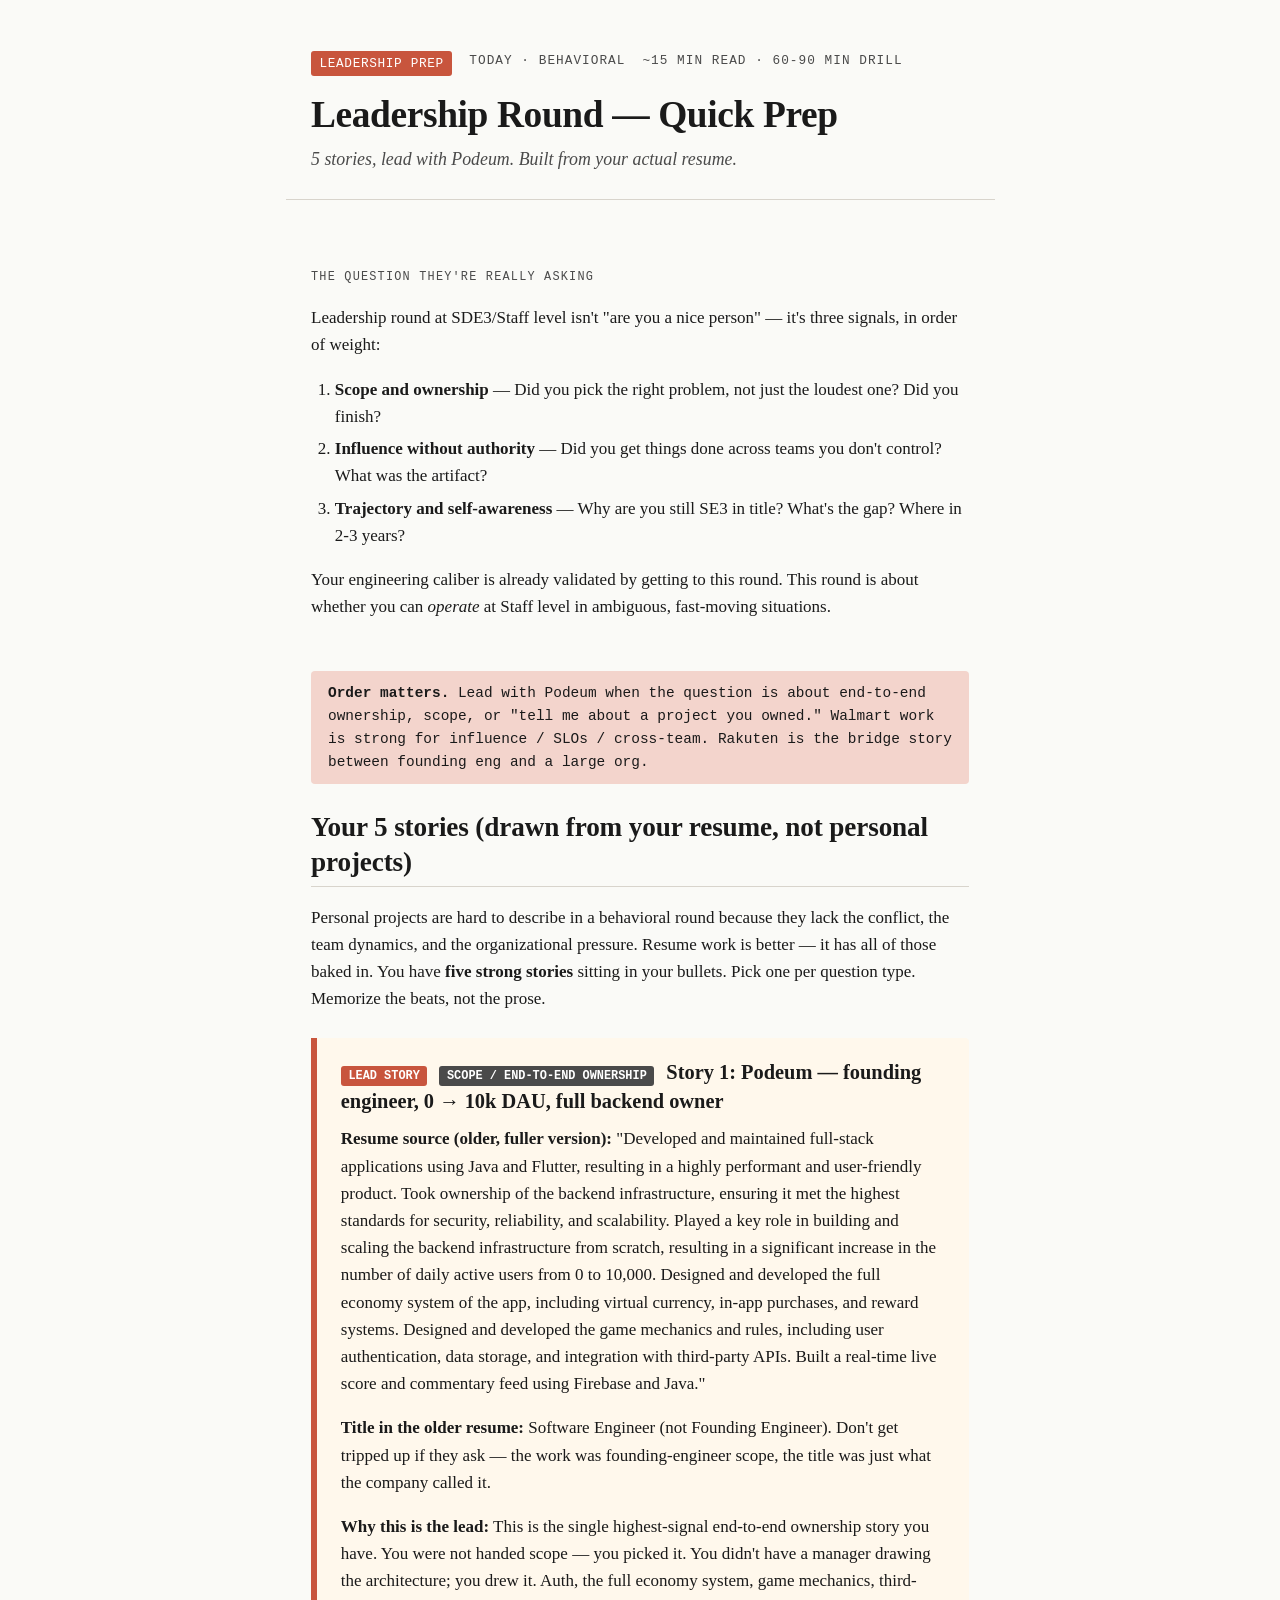
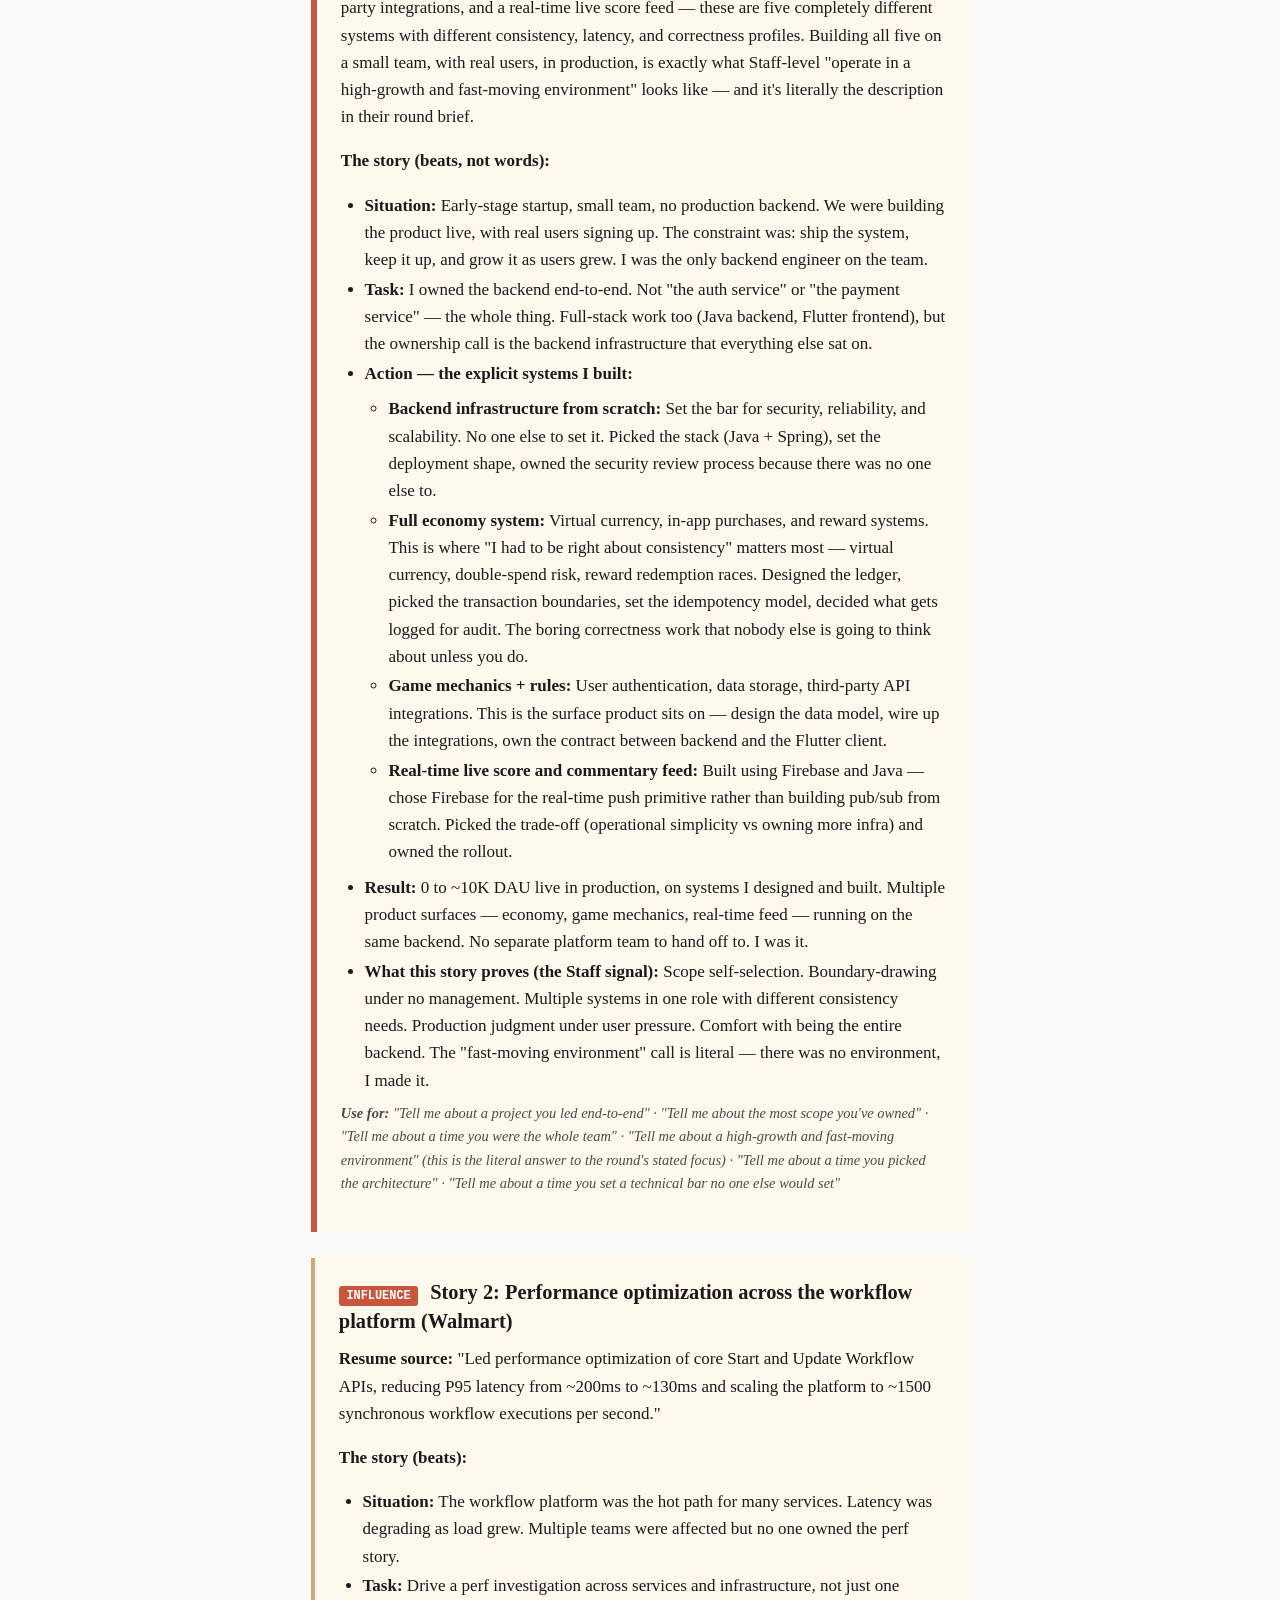
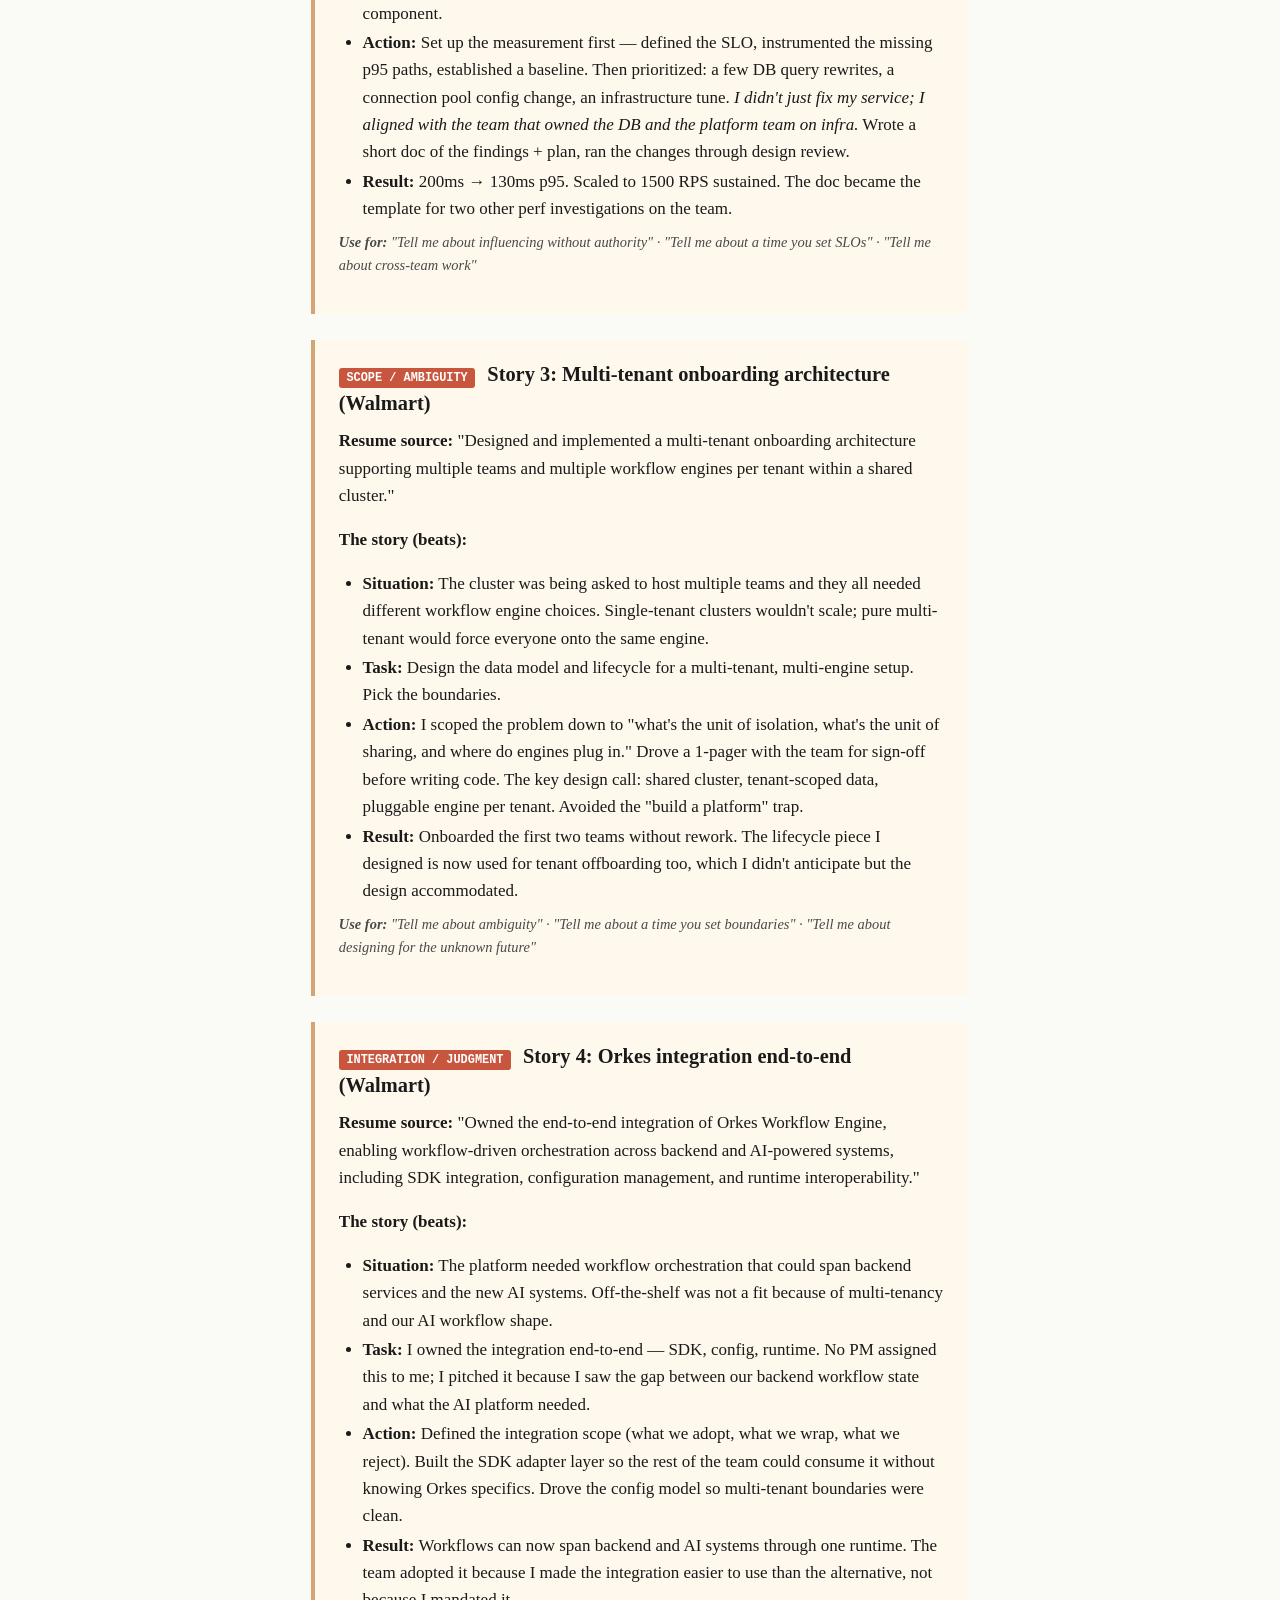
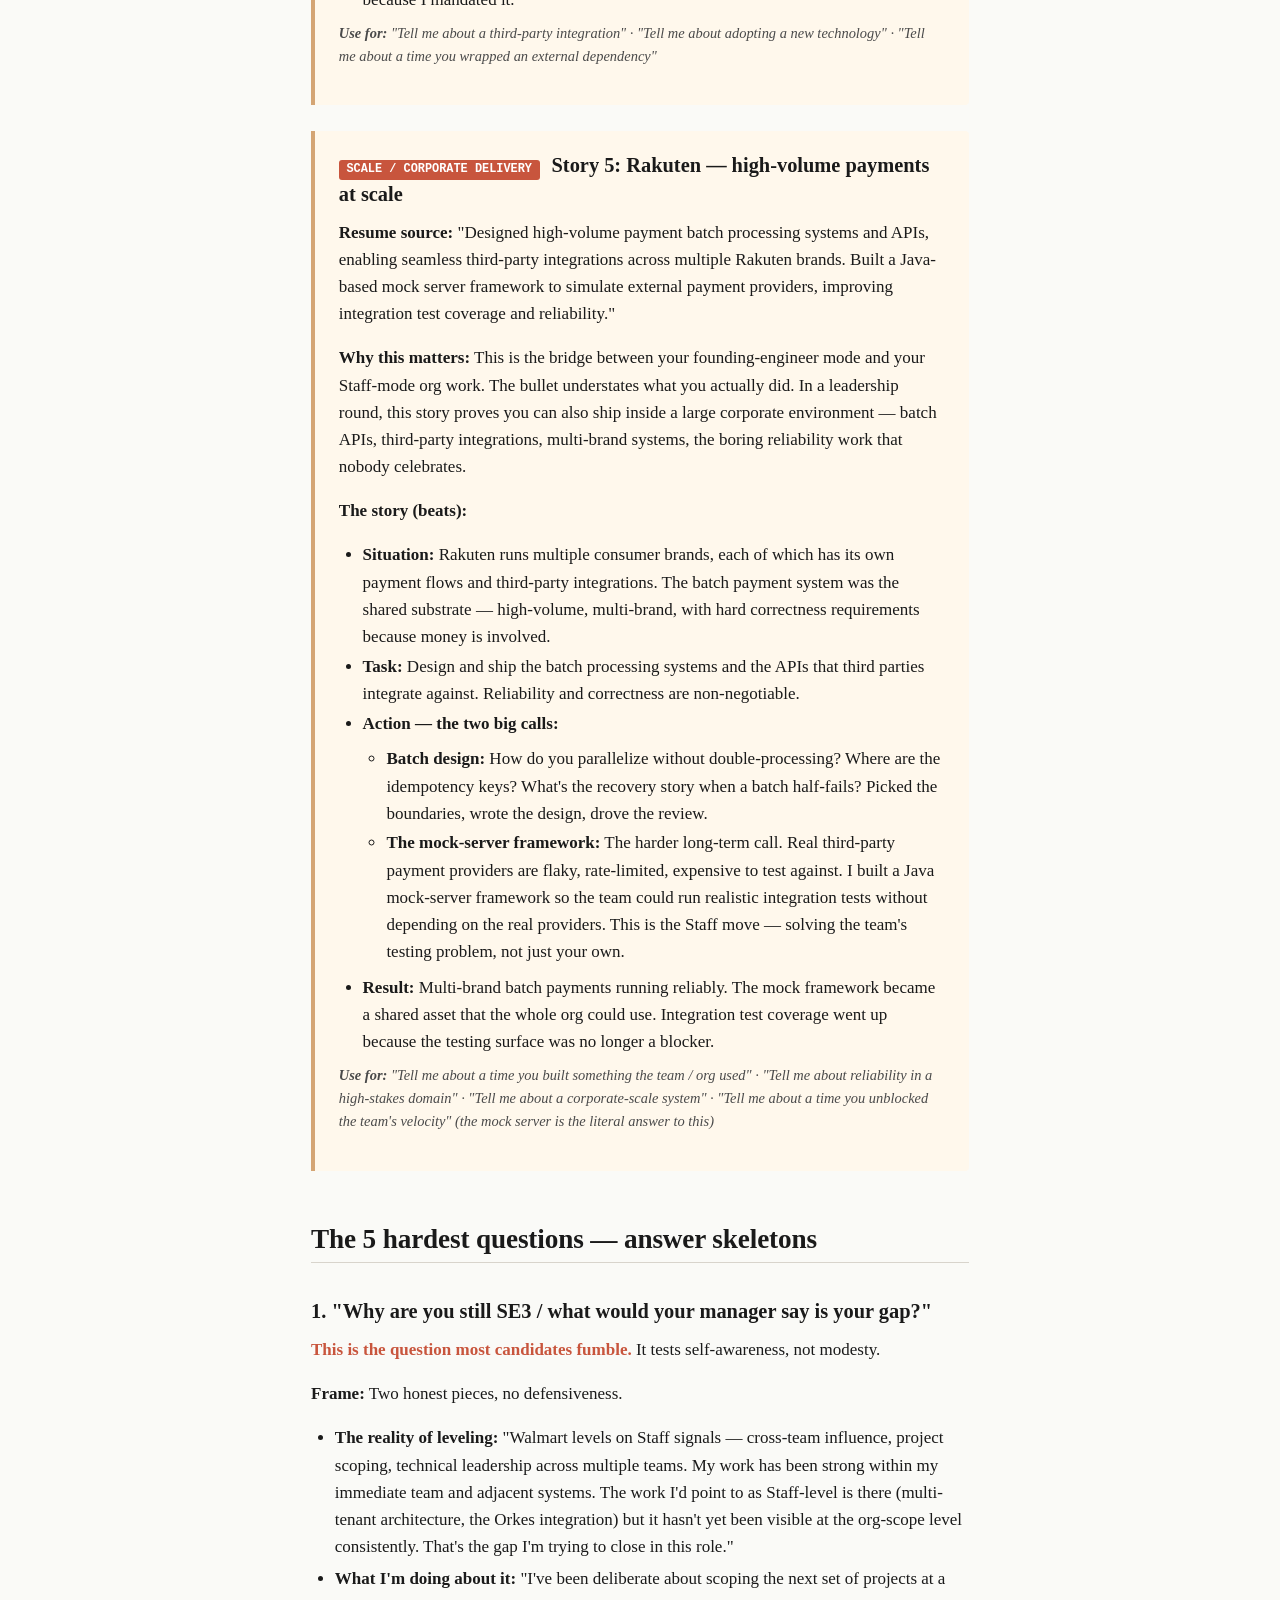
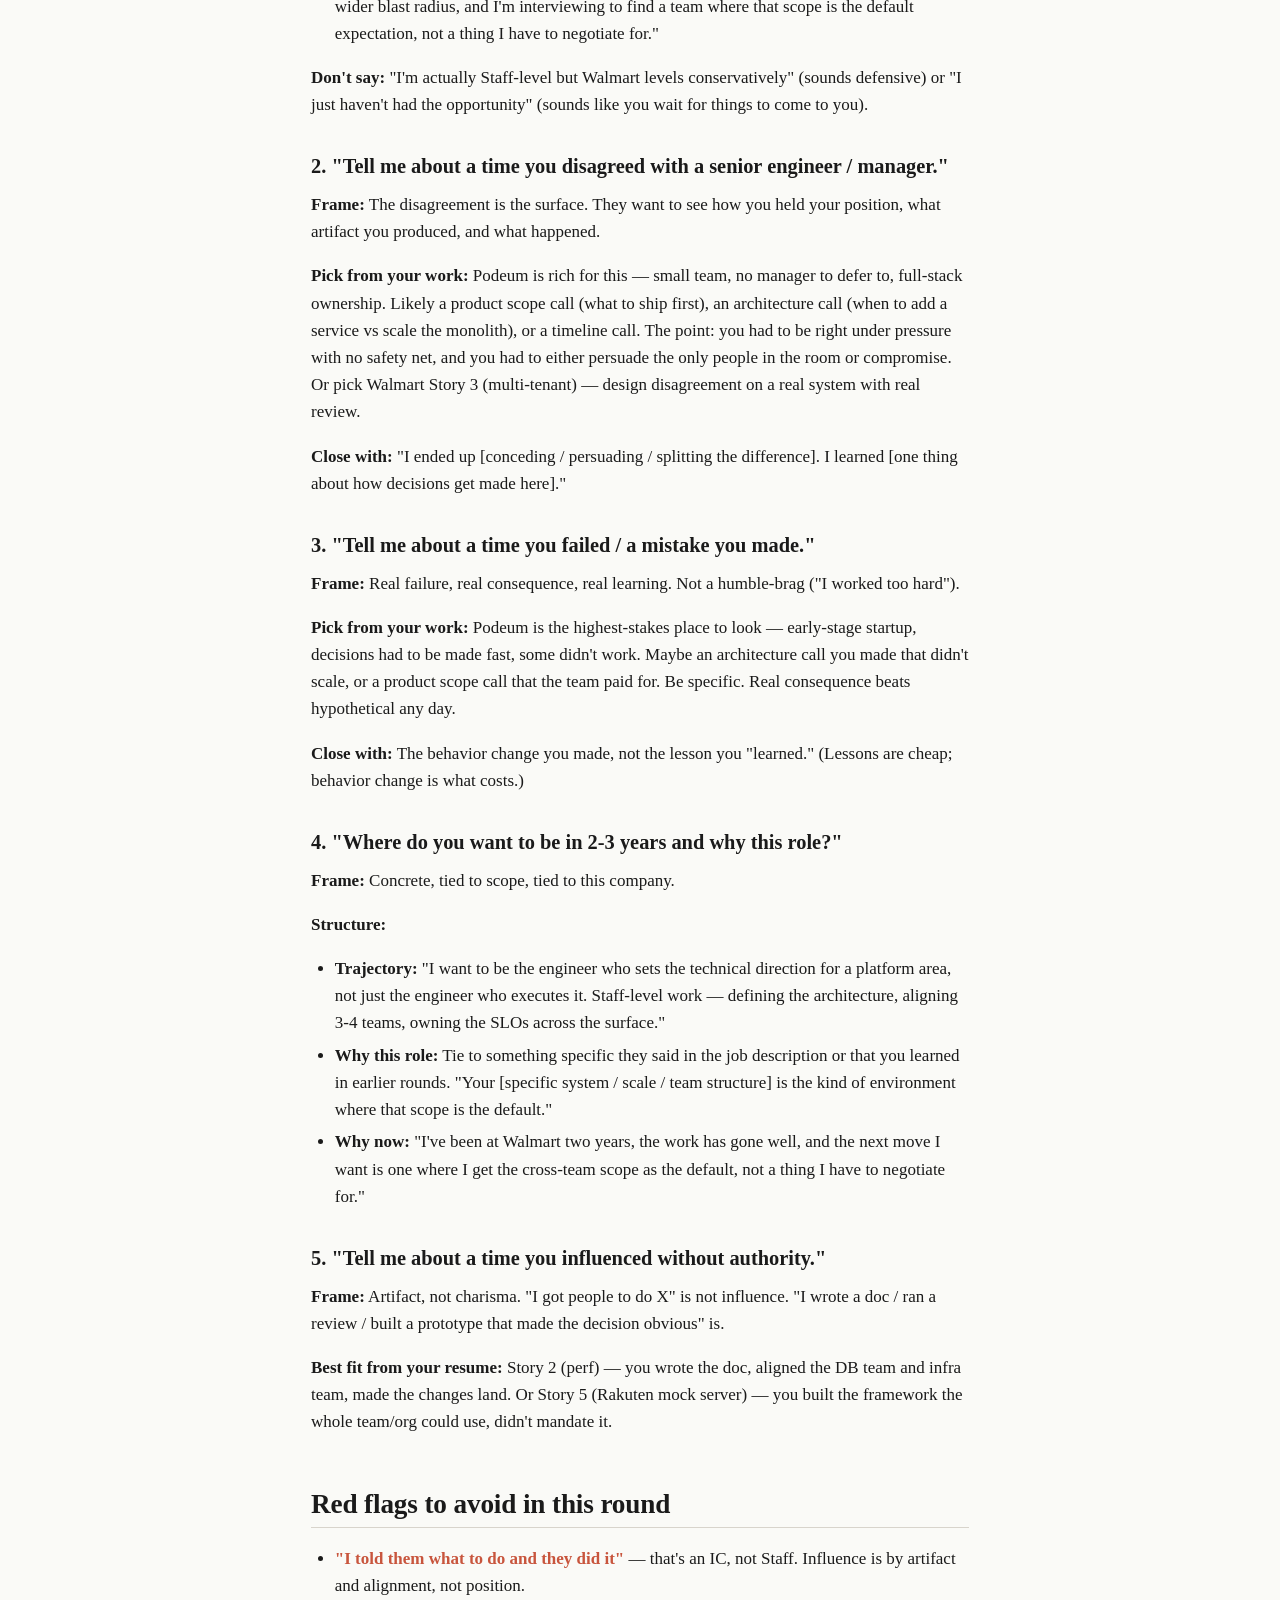
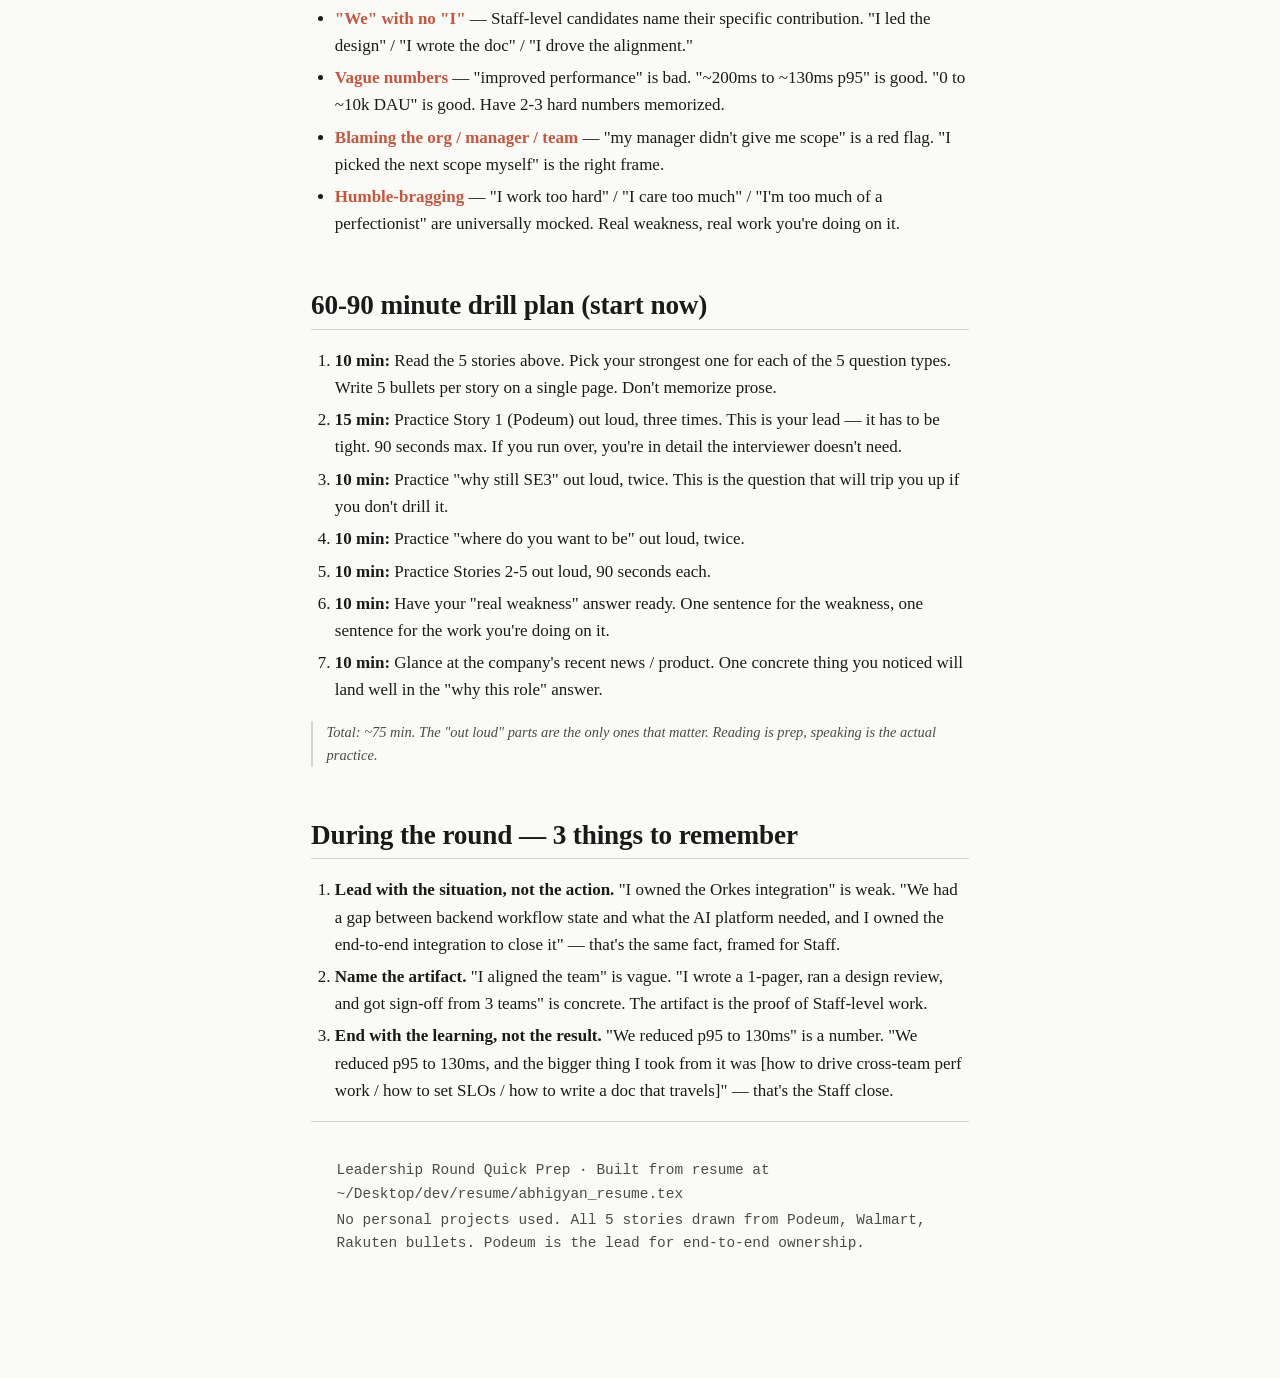
==== commit 00807577: "Enrich Podeum story with full-stack + Firebase detail from older resume" ====
--- a/reference/leadership-round-prep.html
+++ b/reference/leadership-round-prep.html
@@ -50,25 +50,26 @@
   <p>Personal projects are hard to describe in a behavioral round because they lack the conflict, the team dynamics, and the organizational pressure. Resume work is better — it has all of those baked in. You have <strong>five strong stories</strong> sitting in your bullets. Pick one per question type. Memorize the beats, not the prose.</p>
 
   <div class="story lead">
-    <h3><span class="tag">LEAD STORY</span> <span class="tag alt">SCOPE / END-TO-END OWNERSHIP</span> Story 1: Podeum — founding engineer, 0 → 10k DAU, everything</h3>
-    <p><strong>Resume source:</strong> "Built and scaled backend services from scratch using Java, supporting growth from 0 to ~10,000 daily active users. Designed and implemented core platform systems including authentication, virtual economy, in-app purchases, and real-time live score feeds."</p>
-    <p><strong>Why this is the lead:</strong> This is the single highest-signal end-to-end ownership story you have. You were not handed scope — you picked it. You didn't have a manager drawing the architecture; you drew it. Auth, virtual economy, IAP, real-time feeds — these are four completely different systems with different consistency, latency, and correctness profiles. Building all four on a small team, with real users, in production, is exactly what Staff-level "operate in a fast-moving environment" looks like.</p>
+    <h3><span class="tag">LEAD STORY</span> <span class="tag alt">SCOPE / END-TO-END OWNERSHIP</span> Story 1: Podeum — founding engineer, 0 → 10k DAU, full backend owner</h3>
+    <p><strong>Resume source (older, fuller version):</strong> "Developed and maintained full-stack applications using Java and Flutter, resulting in a highly performant and user-friendly product. Took ownership of the backend infrastructure, ensuring it met the highest standards for security, reliability, and scalability. Played a key role in building and scaling the backend infrastructure from scratch, resulting in a significant increase in the number of daily active users from 0 to 10,000. Designed and developed the full economy system of the app, including virtual currency, in-app purchases, and reward systems. Designed and developed the game mechanics and rules, including user authentication, data storage, and integration with third-party APIs. Built a real-time live score and commentary feed using Firebase and Java."</p>
+    <p><strong>Title in the older resume:</strong> Software Engineer (not Founding Engineer). Don't get tripped up if they ask — the work was founding-engineer scope, the title was just what the company called it.</p>
+    <p><strong>Why this is the lead:</strong> This is the single highest-signal end-to-end ownership story you have. You were not handed scope — you picked it. You didn't have a manager drawing the architecture; you drew it. Auth, the full economy system, game mechanics, third-party integrations, and a real-time live score feed — these are five completely different systems with different consistency, latency, and correctness profiles. Building all five on a small team, with real users, in production, is exactly what Staff-level "operate in a high-growth and fast-moving environment" looks like — and it's literally the description in their round brief.</p>
     <p><strong>The story (beats, not words):</strong></p>
     <ul class="tight">
-      <li><strong>Situation:</strong> Early-stage startup, small team, no production backend. We were building the product live, with real users signing up. The constraint was: ship the system, keep it up, and grow it as users grew.</li>
-      <li><strong>Task:</strong> I owned the backend end-to-end. Not "the auth service" or "the payment service" — the whole thing. Auth, virtual economy, in-app purchases, real-time live score feeds. Different systems, different failure modes, different consistency needs. Pick the architecture, pick the boundaries, ship them.</li>
-      <li><strong>Action — explicit calls I made:</strong>
+      <li><strong>Situation:</strong> Early-stage startup, small team, no production backend. We were building the product live, with real users signing up. The constraint was: ship the system, keep it up, and grow it as users grew. I was the only backend engineer on the team.</li>
+      <li><strong>Task:</strong> I owned the backend end-to-end. Not "the auth service" or "the payment service" — the whole thing. Full-stack work too (Java backend, Flutter frontend), but the ownership call is the backend infrastructure that everything else sat on.</li>
+      <li><strong>Action — the explicit systems I built:</strong>
         <ul class="tight">
-          <li><strong>Auth:</strong> Picked session-vs-token, designed the user model, set the password / OAuth flow. Owned the security review process because there was no one else to.</li>
-          <li><strong>Virtual economy:</strong> Designed the ledger. This is where "I had to be right about consistency" matters — virtual currency, in-app purchases, double-spend risk. Decided on transaction boundaries, idempotency, what gets logged for audit.</li>
-          <li><strong>In-app purchases:</strong> Integrated the platform billing APIs. Owned the reconciliation story — what happens when Apple's webhook fires but our DB write fails. The boring stuff nobody else is going to think about unless you do.</li>
-          <li><strong>Real-time live score feeds:</strong> Different shape — pub/sub or polling, latency target, fan-out strategy. Picked the design and owned the rollout.</li>
+          <li><strong>Backend infrastructure from scratch:</strong> Set the bar for security, reliability, and scalability. No one else to set it. Picked the stack (Java + Spring), set the deployment shape, owned the security review process because there was no one else to.</li>
+          <li><strong>Full economy system:</strong> Virtual currency, in-app purchases, and reward systems. This is where "I had to be right about consistency" matters most — virtual currency, double-spend risk, reward redemption races. Designed the ledger, picked the transaction boundaries, set the idempotency model, decided what gets logged for audit. The boring correctness work that nobody else is going to think about unless you do.</li>
+          <li><strong>Game mechanics + rules:</strong> User authentication, data storage, third-party API integrations. This is the surface product sits on — design the data model, wire up the integrations, own the contract between backend and the Flutter client.</li>
+          <li><strong>Real-time live score and commentary feed:</strong> Built using Firebase and Java — chose Firebase for the real-time push primitive rather than building pub/sub from scratch. Picked the trade-off (operational simplicity vs owning more infra) and owned the rollout.</li>
         </ul>
       </li>
-      <li><strong>Result:</strong> 0 to ~10K DAU live in production, on systems I designed and built. Multiple product surfaces running on the same backend. No separate platform team to hand off to — I was it.</li>
-      <li><strong>What this story proves (the Staff signal):</strong> Scope self-selection. Boundary-drawing under no management. Multiple systems in one role. Production judgment under user pressure. Comfort with being the entire backend.</li>
-    </ul>
-    <p class="use"><strong>Use for:</strong> "Tell me about a project you led end-to-end" · "Tell me about the most scope you've owned" · "Tell me about a time you were the whole team" · "Tell me about a high-growth environment" (this is the literal answer to the round's stated focus) · "Tell me about a time you picked the architecture"</p>
+      <li><strong>Result:</strong> 0 to ~10K DAU live in production, on systems I designed and built. Multiple product surfaces — economy, game mechanics, real-time feed — running on the same backend. No separate platform team to hand off to. I was it.</li>
+      <li><strong>What this story proves (the Staff signal):</strong> Scope self-selection. Boundary-drawing under no management. Multiple systems in one role with different consistency needs. Production judgment under user pressure. Comfort with being the entire backend. The "fast-moving environment" call is literal — there was no environment, I made it.</li>
+    </ul>
+    <p class="use"><strong>Use for:</strong> "Tell me about a project you led end-to-end" · "Tell me about the most scope you've owned" · "Tell me about a time you were the whole team" · "Tell me about a high-growth and fast-moving environment" (this is the literal answer to the round's stated focus) · "Tell me about a time you picked the architecture" · "Tell me about a time you set a technical bar no one else would set"</p>
   </div>
 
   <div class="story">
@@ -144,7 +145,7 @@
 
   <h3>2. "Tell me about a time you disagreed with a senior engineer / manager."</h3>
   <p><strong>Frame:</strong> The disagreement is the surface. They want to see how you held your position, what artifact you produced, and what happened.</p>
-  <p><strong>Pick from your work:</strong> Podeum is rich for this — small team, no manager to defer to, you probably had to push back on product scope, infra choices, or timeline. The point: you had to be right under pressure with no safety net. Or pick Walmart Story 3 (multi-tenant) — design disagreement on a real system.</p>
+  <p><strong>Pick from your work:</strong> Podeum is rich for this — small team, no manager to defer to, full-stack ownership. Likely a product scope call (what to ship first), an architecture call (when to add a service vs scale the monolith), or a timeline call. The point: you had to be right under pressure with no safety net, and you had to either persuade the only people in the room or compromise. Or pick Walmart Story 3 (multi-tenant) — design disagreement on a real system with real review.</p>
   <p><strong>Close with:</strong> "I ended up [conceding / persuading / splitting the difference]. I learned [one thing about how decisions get made here]."</p>
 
   <h3>3. "Tell me about a time you failed / a mistake you made."</h3>
